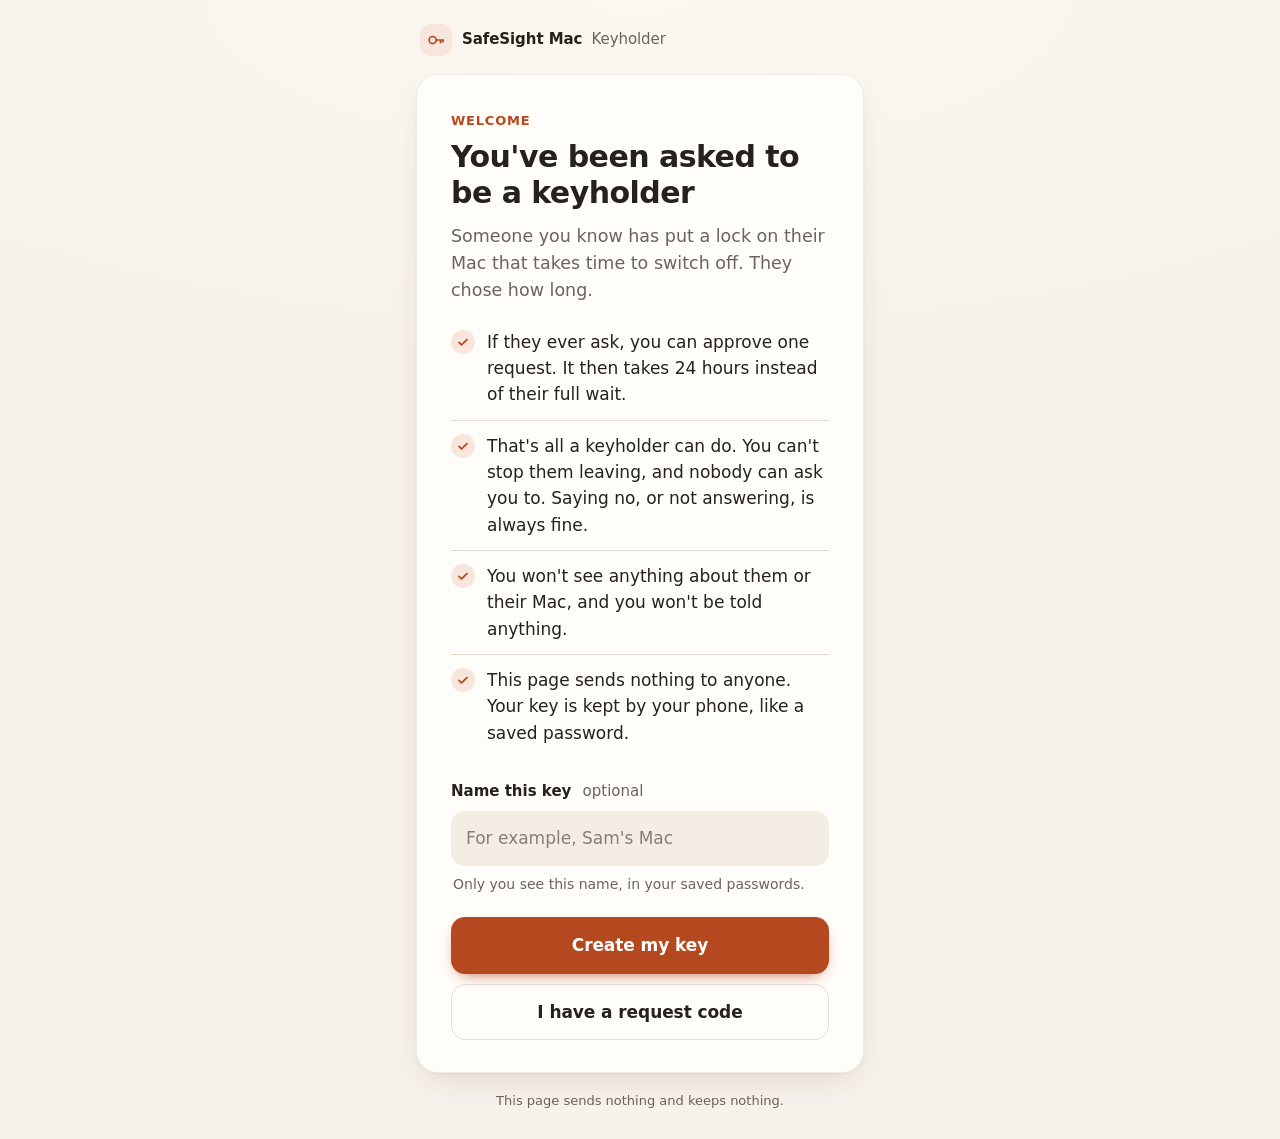
==== keyholder/index.html @ b5ee24ae "Add the keyholder page Co-Authored-By: Claude Opus 5.5 <noreply@anthropic.com> Signed-off-by: hilari" ====
<!-- SPDX-License-Identifier: Apache-2.0 -->
<!doctype html>
<html lang="en">
<head>
<meta charset="utf-8">
<meta http-equiv="Content-Security-Policy" content="default-src 'none'; script-src 'sha256-FQWKMMtXVjwEb0Oc0fho1evAoZF1s62zq4eaQACyOYQ=' 'sha256-ARIcjR84fOhDPu2ozuCP64PDu6+nD0VA5ERnxbMLlso='; style-src 'sha256-GmHpd4jAoxurl42aJYBtZPvInLBf9qQc9mBt78468hM='; img-src data:; connect-src 'none'; base-uri 'none'; form-action 'none'; require-trusted-types-for 'script'; trusted-types 'none'">
<meta name="referrer" content="no-referrer">
<meta name="viewport" content="width=device-width, initial-scale=1, viewport-fit=cover">
<meta name="color-scheme" content="light dark">
<meta name="theme-color" content="#f6f1ea" media="(prefers-color-scheme: light)">
<meta name="theme-color" content="#151311" media="(prefers-color-scheme: dark)">
<link rel="icon" href="data:,">
<title>SafeSight Mac keyholder</title>
<style>/* SPDX-License-Identifier: Apache-2.0 */
/* Calm, phone-first, one column. System fonts only; nothing is loaded from anywhere. */
:root {
  --bg: #f6f1ea;
  --bg-glow: #fbf7f1;
  --card: #fffdfa;
  --card-edge: rgba(73, 52, 33, 0.08);
  --shadow: 0 1px 2px rgba(73, 52, 33, 0.05), 0 12px 32px -12px rgba(73, 52, 33, 0.18);
  --text: #26211c;
  --muted: #6c635a;
  --line: #e4dcd1;
  --soft: #f4ede4;
  --accent: #b4491f;
  --accent-press: #9c3d18;
  --accent-text: #ffffff;
  --accent-soft: #f8e6dc;
  --tick: #b4491f;
  --error: #a3261b;
  --error-soft: #fbe9e6;
  --radius: 22px;
  --ease: cubic-bezier(0.2, 0.7, 0.2, 1);
  color-scheme: light dark;
}
@media (prefers-color-scheme: dark) {
  :root {
    --bg: #151311;
    --bg-glow: #1c1916;
    --card: #1f1c19;
    --card-edge: rgba(255, 240, 225, 0.07);
    --shadow: 0 1px 2px rgba(0, 0, 0, 0.3), 0 16px 40px -16px rgba(0, 0, 0, 0.6);
    --text: #f3eee8;
    --muted: #b3aaa0;
    --line: #3a342e;
    --soft: #27231f;
    --accent: #f0915f;
    --accent-press: #e07d4a;
    --accent-text: #1a0f0a;
    --accent-soft: #3a2519;
    --tick: #f0915f;
    --error: #ff9b8c;
    --error-soft: #3a1d19;
  }
}

* { box-sizing: border-box; }
html { -webkit-text-size-adjust: 100%; text-size-adjust: 100%; }
body {
  margin: 0;
  min-height: 100vh;
  min-height: 100dvh;
  background: radial-gradient(120% 60% at 50% 0%, var(--bg-glow), var(--bg) 70%) fixed, var(--bg);
  color: var(--text);
  font: 17px/1.55 -apple-system, "SF Pro Text", "SF Pro", system-ui, "Segoe UI", Roboto, "Helvetica Neue", Arial, sans-serif;
  -webkit-font-smoothing: antialiased;
}
main {
  max-width: 30rem;
  min-height: 100vh;
  min-height: 100dvh;
  margin: 0 auto;
  padding: max(20px, env(safe-area-inset-top)) 16px max(28px, env(safe-area-inset-bottom));
  display: flex;
  flex-direction: column;
  justify-content: center;
}

.brand { display: flex; align-items: center; gap: 10px; margin: 4px 4px 18px; color: var(--muted); font-size: 15px; }
.brand-mark {
  display: inline-grid; place-items: center;
  width: 32px; height: 32px; border-radius: 10px;
  background: var(--accent-soft); color: var(--accent);
}
.brand-mark svg { width: 20px; height: 20px; fill: none; stroke: currentColor; stroke-width: 2; stroke-linecap: round; }
.brand-name { font-weight: 600; color: var(--text); letter-spacing: -0.005em; }
.brand-role { font-weight: 500; color: var(--muted); margin-left: 4px; }

.card {
  background: var(--card);
  border: 1px solid var(--card-edge);
  border-radius: var(--radius);
  box-shadow: var(--shadow);
  padding: 28px 22px 24px;
  animation: enter 280ms var(--ease) both;
}
@keyframes enter {
  from { opacity: 0; transform: translateY(8px) scale(0.995); }
  to { opacity: 1; transform: none; }
}

.eyebrow {
  margin: 0 0 8px;
  font-size: 13px; font-weight: 600; letter-spacing: 0.06em; text-transform: uppercase;
  color: var(--accent);
}
h1 { font-size: 27px; line-height: 1.2; letter-spacing: -0.018em; font-weight: 700; margin: 0 0 12px; }
h1:focus { outline: none; }
p { margin: 0 0 14px; }
.lead { color: var(--muted); font-size: 17.5px; }
.lead strong { color: var(--text); }
.quiet, .hint { color: var(--muted); }
.ask { font-size: 20px; line-height: 1.4; font-weight: 600; letter-spacing: -0.01em; margin-bottom: 16px; }

.facts { list-style: none; margin: 20px 0 6px; padding: 0; }
.facts li { display: flex; gap: 12px; align-items: flex-start; padding: 12px 0; border-top: 1px solid var(--line); }
.facts li:first-child { border-top: 0; padding-top: 4px; }
.tick {
  flex: none; display: inline-grid; place-items: center;
  width: 24px; height: 24px; margin-top: 1px; border-radius: 50%;
  background: var(--accent-soft); color: var(--tick);
}
.tick svg { width: 16px; height: 16px; fill: none; stroke: currentColor; stroke-width: 2.2; stroke-linecap: round; stroke-linejoin: round; }

.panel, .next { background: var(--soft); border-radius: 16px; padding: 16px 16px 2px; margin: 0 0 16px; }

.field { margin: 22px 0 4px; }
label { display: block; font-weight: 600; font-size: 15px; margin: 0 0 8px; }
.optional { font-weight: 500; color: var(--muted); margin-left: 6px; }
.hint { font-size: 14px; margin: 8px 2px 0; }
input, textarea {
  width: 100%;
  font: inherit;
  color: var(--text);
  background: var(--soft);
  border: 1px solid transparent;
  border-radius: 14px;
  padding: 13px 14px;
  transition: border-color 160ms var(--ease), background-color 160ms var(--ease), box-shadow 160ms var(--ease);
}
input::placeholder, textarea::placeholder { color: var(--muted); opacity: 0.8; }
input:focus, textarea:focus { outline: none; border-color: var(--accent); background: var(--card); box-shadow: 0 0 0 4px var(--accent-soft); }
textarea.code {
  font: 13.5px/1.5 ui-monospace, "SF Mono", SFMono-Regular, Menlo, Consolas, monospace;
  word-break: break-all;
  resize: none;
}

.actions { display: flex; flex-direction: column; gap: 10px; margin: 22px 0 2px; }
button {
  -webkit-appearance: none; appearance: none;
  width: 100%; min-height: 52px; padding: 14px 20px;
  font: inherit; font-weight: 600; letter-spacing: -0.005em;
  border-radius: 14px; border: 1px solid transparent;
  cursor: pointer;
  -webkit-tap-highlight-color: transparent;
  transition: transform 120ms var(--ease), background-color 160ms var(--ease), border-color 160ms var(--ease), opacity 160ms var(--ease);
}
button:active { transform: scale(0.985); }
button:focus-visible { outline: 3px solid var(--accent); outline-offset: 3px; }
button.primary { background: var(--accent); color: var(--accent-text); box-shadow: 0 6px 16px -8px var(--accent); }
button.primary:active { background: var(--accent-press); }
button.secondary { background: transparent; color: var(--text); border-color: var(--line); }
button.ghost { width: auto; min-height: 40px; padding: 8px 14px; font-size: 15px; background: var(--card); color: var(--accent); border-color: var(--line); }
button:disabled { opacity: 0.5; cursor: default; transform: none; }

.qr {
  margin: 20px auto 16px; max-width: 18.5rem;
  padding: 10px; background: #ffffff; border-radius: 18px;
  border: 1px solid var(--line);
}
.qr svg { display: block; width: 100%; height: auto; border-radius: 10px; }
.code-box { position: relative; }
.code-box textarea { padding-bottom: 54px; }
.code-box button { position: absolute; right: 8px; bottom: 8px; }

.status { color: var(--muted); font-size: 14px; min-height: 1.5em; margin: 8px 2px 12px; }
.error {
  color: var(--error); background: var(--error-soft);
  border-radius: 14px; padding: 12px 14px; margin: 16px 0 0;
  font-size: 15px; font-weight: 500;
}

.foot { margin: 18px 4px 0; text-align: center; font-size: 13px; color: var(--muted); }

@media (min-width: 560px) {
  .card { padding: 36px 34px 30px; }
  h1 { font-size: 30px; }
}
@media (prefers-reduced-motion: reduce) {
  .card { animation: none; }
  * { transition: none !important; }
}
[hidden] { display: none !important; }
</style>
</head>
<body>
<main>

<header class="brand">
  <span class="brand-mark" aria-hidden="true"><svg viewBox="0 0 24 24"><circle cx="8" cy="12" r="4.25"/><path d="M12.25 12H20.5M17.5 12v3.25M20.5 12v2.25"/></svg></span>
  <span class="brand-name">SafeSight Mac <span class="brand-role">Keyholder</span></span>
</header>

<noscript>
  <section class="card">
    <p>This page needs JavaScript turned on to make and use your key. It still sends nothing to anyone.</p>
  </section>
</noscript>

<section id="screen-home" class="card">
  <p class="eyebrow">Welcome</p>
  <h1>You've been asked to be a keyholder</h1>
  <p class="lead">Someone you know has put a lock on their Mac that takes time to switch off. They chose how long.</p>
  <ul class="facts">
    <li><span class="tick" aria-hidden="true"><svg viewBox="0 0 20 20"><path d="M5 10.5l3.2 3.2L15 7"/></svg></span><span>If they ever ask, you can approve one request. It then takes 24 hours instead of their full wait.</span></li>
    <li><span class="tick" aria-hidden="true"><svg viewBox="0 0 20 20"><path d="M5 10.5l3.2 3.2L15 7"/></svg></span><span>That's all a keyholder can do. You can't stop them leaving, and nobody can ask you to. Saying no, or not answering, is always fine.</span></li>
    <li><span class="tick" aria-hidden="true"><svg viewBox="0 0 20 20"><path d="M5 10.5l3.2 3.2L15 7"/></svg></span><span>You won't see anything about them or their Mac, and you won't be told anything.</span></li>
    <li><span class="tick" aria-hidden="true"><svg viewBox="0 0 20 20"><path d="M5 10.5l3.2 3.2L15 7"/></svg></span><span>This page sends nothing to anyone. Your key is kept by your phone, like a saved password.</span></li>
  </ul>

  <div class="field">
    <label for="key-name">Name this key <span class="optional">optional</span></label>
    <input id="key-name" type="text" maxlength="64" autocomplete="off" autocapitalize="words" spellcheck="false" placeholder="For example, Sam's Mac">
    <p class="hint">Only you see this name, in your saved passwords.</p>
  </div>
  <div class="actions">
    <button id="create-key" class="primary" type="button">Create my key</button>
    <button id="go-paste" class="secondary" type="button">I have a request code</button>
  </div>
  <p id="home-error" class="error" role="alert" hidden></p>
</section>

<section id="screen-enrolled" class="card" hidden>
  <p class="eyebrow">Your key</p>
  <h1>Your key is ready</h1>
  <p class="lead">Show this code to their Mac. It reads the code with its camera, or they can paste the text.</p>
  <figure class="qr"><svg id="enrolled-qr" role="img" aria-label="QR code of your key's code" viewBox="0 0 29 29" shape-rendering="crispEdges"><rect id="enrolled-qr-bg" width="29" height="29" fill="#fff"/><path id="enrolled-qr-path" d="" fill="#000"/></svg></figure>
  <div class="code-box">
    <textarea id="enrolled-text" class="code" readonly rows="3" aria-label="Your key's code as text"></textarea>
    <button id="enrolled-copy" class="ghost" type="button">Copy</button>
  </div>
  <p id="enrolled-status" class="status" role="status"></p>
  <div class="next">
    <p>Next, they'll show you a test request. Scan it with your phone's camera, or paste it here.</p>
  </div>
  <div class="actions">
    <button id="enrolled-paste" class="primary" type="button">I have a request code</button>
  </div>
</section>

<section id="screen-paste" class="card" hidden>
  <p class="eyebrow">Request code</p>
  <h1>Read a request code</h1>
  <p class="lead">Scan their QR code with your phone's camera, or paste the code they sent you.</p>
  <div class="field">
    <label for="paste-text">Request code</label>
    <textarea id="paste-text" class="code" rows="5" autocomplete="off" autocapitalize="characters" spellcheck="false"></textarea>
  </div>
  <div class="actions">
    <button id="paste-read" class="primary" type="button">Read the code</button>
    <button id="paste-back" class="secondary" type="button">Back</button>
  </div>
  <p id="paste-error" class="error" role="alert" hidden></p>
</section>

<section id="screen-request" class="card" hidden>
  <p id="request-eyebrow" class="eyebrow">Request</p>
  <h1 id="request-title"></h1>
  <p id="request-ask" class="ask"></p>
  <div id="request-real" class="panel">
    <p>If you approve, it takes 24 hours instead of their full wait.</p>
    <p>You can't stop this. Without your approval they can still do it, after their full wait. You can only make it sooner.</p>
  </div>
  <p class="quiet">Saying no, or not answering, is fine. This is all you'll see, and you won't be told what happens next.</p>
  <div class="actions">
    <button id="request-approve" class="primary" type="button">Approve with my key</button>
    <button id="request-decline" class="secondary" type="button">Not now</button>
  </div>
  <p id="request-error" class="error" role="alert" hidden></p>
</section>

<section id="screen-approved" class="card" hidden>
  <p class="eyebrow">Done on your side</p>
  <h1 id="approved-title">Approved</h1>
  <p class="lead">Give this code back to <strong id="approved-label"></strong>. Their Mac reads it with its camera, or they can paste the text.</p>
  <figure class="qr"><svg id="approved-qr" role="img" aria-label="QR code of your approval" viewBox="0 0 29 29" shape-rendering="crispEdges"><rect id="approved-qr-bg" width="29" height="29" fill="#fff"/><path id="approved-qr-path" d="" fill="#000"/></svg></figure>
  <div class="code-box">
    <textarea id="approved-text" class="code" readonly rows="4" aria-label="Your approval as text"></textarea>
    <button id="approved-copy" class="ghost" type="button">Copy</button>
  </div>
  <p id="approved-status" class="status" role="status"></p>
  <div class="next">
    <p id="approved-real">That's everything. You can close this page.</p>
    <p id="approved-test" hidden>When their Mac says the test passed, you're done. You won't hear from SafeSight Mac again unless they ask you.</p>
  </div>
  <div class="actions">
    <button id="approved-done" class="secondary" type="button">Done</button>
  </div>
</section>

<section id="screen-declined" class="card" hidden>
  <p class="eyebrow">Not now</p>
  <h1>Nothing was approved</h1>
  <p class="lead">That's fine. Nothing was sent and nothing changed. You can close this page.</p>
  <div class="actions">
    <button id="declined-home" class="secondary" type="button">Back to the start</button>
  </div>
</section>

<section id="screen-stopped" class="card" hidden>
  <p class="eyebrow">Keyholder</p>
  <h1 id="stopped-title"></h1>
  <p id="stopped-text" class="lead"></p>
</section>

<footer class="foot">This page sends nothing and keeps nothing.</footer>

</main>
<script>// SPDX-License-Identifier: Apache-2.0
// The keyholder page's core: reading and writing the three codes (enrolment record, request code,
// approval code), the passkey options, the checks made before a code is shown, and a small QR
// encoder. Plain functions with no access to the page, so the tests load this file as it is.
// build.mjs inlines it into index.html byte for byte. Register: section 8a, SD-155, SD-194 to
// SD-196; chapter 03 section 8; chapter 09 section 14.
'use strict';

const KeyholderCore = (() => {
  // ---------------------------------------------------------------------------------------------
  // Constants
  // ---------------------------------------------------------------------------------------------

  const FORMAT_VERSION = 1;

  // OPEN: the envelope sizes. Register 8a says every record starts with magic, record type,
  // format version and length, and ends with a checksum, but gives no sizes. Here: magic "SM"
  // (2 bytes), type (1), version (1), body length (2, big-endian), body, CRC-32 (4, big-endian)
  // over everything before it. The envelope stays the same in every format version.
  const MAGIC = [0x53, 0x4d];
  const TYPE = Object.freeze({ ENROLMENT: 1, REQUEST: 2, APPROVAL: 3 });
  const TYPE_NAMES = Object.freeze({ 1: 'enrolment', 2: 'request', 3: 'approval' });

  // OPEN: kind codes. The register lists exit, lower wait, loosen setting and admin batch; it
  // names no kind for the test approval at enrolment (SD-195), so the test gets kind 0.
  const KIND = Object.freeze({ TEST: 0, EXIT: 1, LOWER_WAIT: 2, LOOSEN_SETTING: 3, ADMIN_BATCH: 4 });
  const KIND_NAMES = Object.freeze(['test', 'exit', 'lower-wait', 'loosen-setting', 'admin-batch']);

  // OPEN: field sizes. The page's codes are carried forms with hard caps; the app pads them into
  // the keeper's fixed layouts (register 8a: "converted by the app to the fixed layout").
  const LIMITS = Object.freeze({
    text: 4096, // characters accepted in a pasted or linked code, separators included
    body: 2048, // bytes in a record body
    requestId: 16, // OPEN: the register gives no size for a request or batch ID
    challenge: 32, // chapter 03 section 8: 32 random bytes
    labelBytes: 32, // OPEN: "a short label"; UTF-8 bytes
    batchItems: 16, // OPEN: no batch size is in the register
    itemHash: 32, // SHA-256
    credentialId: 128, // OPEN: the keeper pins a fixed-size, zero-padded field
    publicKey: 65, // P-256, uncompressed (chapter 03 section 8)
    authenticatorData: 37, // chapter 03 section 8: the fixed first 37 bytes
    clientData: 1024, // OPEN: the keeper's fixed-size padded field
    signatureMin: 8,
    signatureMax: 72, // DER form of an ES256 signature
  });

  // OPEN (SQ-11): the pinned page origin is not chosen yet. While it is empty the page works on
  // whatever origin serves it. Once set, the page refuses to make or use keys anywhere else.
  const PINNED_ORIGIN = '';

  const FLAG_UP = 0x01; // user present
  const FLAG_UV = 0x04; // user verified
  const FLAG_AT = 0x40; // attested credential data included
  const FLAG_ED = 0x80; // extension data included

  // ---------------------------------------------------------------------------------------------
  // Errors
  // ---------------------------------------------------------------------------------------------

  // reason is one of: empty, too-long, characters, damaged, wrong-type, version, malformed,
  // passkey. detail is for people debugging, never shown as the main message.
  class CodeError extends Error {
    constructor(reason, detail) {
      super(detail ? `${reason}: ${detail}` : reason);
      this.name = 'CodeError';
      this.reason = reason;
      this.detail = detail || '';
    }
  }
  function fail(reason, detail) {
    throw new CodeError(reason, detail);
  }

  // ---------------------------------------------------------------------------------------------
  // Bytes
  // ---------------------------------------------------------------------------------------------

  function bytesOf(value, what) {
    if (value instanceof Uint8Array) return value;
    if (value instanceof ArrayBuffer) return new Uint8Array(value);
    if (ArrayBuffer.isView(value)) return new Uint8Array(value.buffer, value.byteOffset, value.byteLength);
    return fail('malformed', `${what} is not bytes`);
  }
  function concat(parts) {
    let total = 0;
    for (const p of parts) total += p.length;
    const out = new Uint8Array(total);
    let at = 0;
    for (const p of parts) {
      out.set(p, at);
      at += p.length;
    }
    return out;
  }
  function equalBytes(a, b) {
    if (a.length !== b.length) return false;
    let diff = 0;
    for (let i = 0; i < a.length; i++) diff |= a[i] ^ b[i];
    return diff === 0;
  }
  function toHex(bytes) {
    let s = '';
    for (const b of bytes) s += b.toString(16).padStart(2, '0');
    return s;
  }
  function utf8Encode(text) {
    return new TextEncoder().encode(text);
  }
  function utf8Decode(bytes) {
    try {
      return new TextDecoder('utf-8', { fatal: true, ignoreBOM: true }).decode(bytes);
    } catch (e) {
      return fail('malformed', 'text is not UTF-8');
    }
  }
  async function sha256(bytes) {
    return new Uint8Array(await globalThis.crypto.subtle.digest('SHA-256', bytes));
  }

  // CRC-32 as in zlib and PNG (reflected, polynomial 0xEDB88320).
  const CRC_TABLE = (() => {
    const table = new Uint32Array(256);
    for (let n = 0; n < 256; n++) {
      let c = n;
      for (let k = 0; k < 8; k++) c = c & 1 ? 0xedb88320 ^ (c >>> 1) : c >>> 1;
      table[n] = c >>> 0;
    }
    return table;
  })();
  function crc32(bytes) {
    let c = 0xffffffff;
    for (const b of bytes) c = CRC_TABLE[(c ^ b) & 0xff] ^ (c >>> 8);
    return (c ^ 0xffffffff) >>> 0;
  }

  // ---------------------------------------------------------------------------------------------
  // Text form
  // ---------------------------------------------------------------------------------------------

  // OPEN: the alphabet. Chapter 09 says "a base-32 alphabet with a checksum". Here: RFC 4648
  // base32, upper case, no padding. Every character is in the QR code's alphanumeric set. When
  // reading, case is ignored and spaces, line breaks and hyphens are skipped; anything else is
  // refused, as are unused trailing bits that are not zero, so each code has one spelling.
  const B32 = 'ABCDEFGHIJKLMNOPQRSTUVWXYZ234567';

  function base32Encode(bytes) {
    let out = '';
    let acc = 0;
    let bits = 0;
    for (const b of bytes) {
      acc = ((acc << 8) | b) & 0xfff;
      bits += 8;
      while (bits >= 5) {
        bits -= 5;
        out += B32[(acc >>> bits) & 31];
      }
    }
    if (bits > 0) out += B32[(acc << (5 - bits)) & 31];
    return out;
  }

  function base32Decode(text) {
    if (typeof text !== 'string') fail('empty');
    if (text.length > LIMITS.text) fail('too-long');
    if (/[^A-Za-z2-7\s-]/.test(text)) fail('characters');
    const clean = text.replace(/[\s-]+/g, '').toUpperCase();
    if (!clean) fail('empty');
    const out = new Uint8Array(Math.floor((clean.length * 5) / 8));
    let acc = 0;
    let bits = 0;
    let n = 0;
    for (let i = 0; i < clean.length; i++) {
      acc = ((acc << 5) | B32.indexOf(clean[i])) & 0xfff;
      bits += 5;
      if (bits >= 8) {
        bits -= 8;
        out[n++] = (acc >>> bits) & 0xff;
      }
    }
    if (bits >= 5 || (acc & ((1 << bits) - 1)) !== 0) fail('characters', 'the code ends wrongly');
    return out;
  }

  function base64url(bytes) {
    const abc = 'ABCDEFGHIJKLMNOPQRSTUVWXYZabcdefghijklmnopqrstuvwxyz0123456789-_';
    let out = '';
    let i = 0;
    for (; i + 2 < bytes.length; i += 3) {
      const v = (bytes[i] << 16) | (bytes[i + 1] << 8) | bytes[i + 2];
      out += abc[v >>> 18] + abc[(v >>> 12) & 63] + abc[(v >>> 6) & 63] + abc[v & 63];
    }
    if (i < bytes.length) {
      const v = (bytes[i] << 16) | ((i + 1 < bytes.length ? bytes[i + 1] : 0) << 8);
      out += abc[v >>> 18] + abc[(v >>> 12) & 63];
      if (i + 1 < bytes.length) out += abc[(v >>> 6) & 63];
    }
    return out;
  }

  // A request code may arrive as the whole page address (from the owner's QR code) or as the
  // code alone. Only the part after "#" is ever read (SD-195: the host never receives it).
  function extractCode(input) {
    const text = String(input == null ? '' : input).trim();
    const hash = text.lastIndexOf('#');
    return hash >= 0 ? text.slice(hash + 1) : text;
  }

  // ---------------------------------------------------------------------------------------------
  // The envelope
  // ---------------------------------------------------------------------------------------------

  function encodeRecord(type, body) {
    if (body.length > LIMITS.body) fail('malformed', 'body too long');
    const out = new Uint8Array(6 + body.length + 4);
    out[0] = MAGIC[0];
    out[1] = MAGIC[1];
    out[2] = type;
    out[3] = FORMAT_VERSION;
    out[4] = body.length >>> 8;
    out[5] = body.length & 0xff;
    out.set(body, 6);
    const c = crc32(out.subarray(0, 6 + body.length));
    out[6 + body.length] = c >>> 24;
    out[7 + body.length] = (c >>> 16) & 0xff;
    out[8 + body.length] = (c >>> 8) & 0xff;
    out[9 + body.length] = c & 0xff;
    return out;
  }

  // Checks run in this order: magic, length, checksum, type, version. A damaged code is reported
  // as damaged before anything inside it is believed.
  function decodeRecord(bytes, type) {
    if (bytes.length < 10 || bytes[0] !== MAGIC[0] || bytes[1] !== MAGIC[1]) fail('damaged', 'not a keyholder code');
    const len = (bytes[4] << 8) | bytes[5];
    if (len > LIMITS.body) fail('damaged', 'length field too large');
    if (bytes.length !== 10 + len) fail('damaged', 'length does not match');
    const stored = ((bytes[6 + len] << 24) | (bytes[7 + len] << 16) | (bytes[8 + len] << 8) | bytes[9 + len]) >>> 0;
    if (stored !== crc32(bytes.subarray(0, 6 + len))) fail('damaged', 'checksum does not match');
    if (bytes[2] !== type) fail('wrong-type', TYPE_NAMES[bytes[2]] || 'unknown');
    if (bytes[3] !== FORMAT_VERSION) fail('version', `format version ${bytes[3]}`);
    return bytes.slice(6, 6 + len);
  }

  function reader(body) {
    let pos = 0;
    const r = {
      take(n, what) {
        if (pos + n > body.length) fail('malformed', `${what} cut short`);
        const v = body.slice(pos, pos + n);
        pos += n;
        return v;
      },
      u8(what) {
        return r.take(1, what)[0];
      },
      u16(what) {
        const b = r.take(2, what);
        return (b[0] << 8) | b[1];
      },
      end() {
        if (pos !== body.length) fail('malformed', 'extra bytes at the end');
      },
    };
    return r;
  }

  function fixed(value, size, what) {
    const b = bytesOf(value, what);
    if (b.length !== size) fail('malformed', `${what} must be ${size} bytes`);
    return b;
  }

  // ---------------------------------------------------------------------------------------------
  // The Mac label
  // ---------------------------------------------------------------------------------------------

  // OPEN: the label rule. 1 to 32 bytes of UTF-8, no leading or trailing space, and none of:
  // control characters, line or paragraph separators, zero-width characters, the byte order mark,
  // or the characters that change text direction. The app should apply the same rule when the
  // owner types the label, so a label can never make the page show something misleading.
  const LABEL_REFUSED = /[\p{Cc}\p{Zl}\p{Zp}­؜᠎​-‏‪-‮⁠-⁯﻿]/u;

  function checkLabel(label) {
    if (typeof label !== 'string') fail('malformed', 'label is not text');
    const n = utf8Encode(label).length;
    if (n < 1 || n > LIMITS.labelBytes) fail('malformed', 'label length');
    if (label.trim() !== label || label.trim() === '') fail('malformed', 'label spacing');
    if (LABEL_REFUSED.test(label)) fail('malformed', 'label has a refused character');
    return label;
  }

  // ---------------------------------------------------------------------------------------------
  // P-256 and signatures
  // ---------------------------------------------------------------------------------------------

  const P256_P = 0xffffffff00000001000000000000000000000000ffffffffffffffffffffffffn;
  const P256_B = 0x5ac635d8aa3a93e7b3ebbd55769886bc651d06b0cc53b0f63bce3c3e27d2604bn;
  const P256_N = 0xffffffff00000000ffffffffffffffffbce6faada7179e84f3b9cac2fc632551n;

  function bigFrom(bytes) {
    let v = 0n;
    for (const b of bytes) v = (v << 8n) | BigInt(b);
    return v;
  }

  // An uncompressed P-256 point: 0x04, then X and Y, each 32 bytes, on the curve.
  function checkPublicKey(key) {
    const k = fixed(key, LIMITS.publicKey, 'public key');
    if (k[0] !== 0x04) fail('malformed', 'public key is not uncompressed');
    const x = bigFrom(k.subarray(1, 33));
    const y = bigFrom(k.subarray(33, 65));
    if (x >= P256_P || y >= P256_P) fail('malformed', 'public key out of range');
    const p = P256_P;
    const lhs = (y * y) % p;
    const rhs = (((x * x) % p) * x - 3n * x + P256_B) % p;
    if (lhs !== (rhs + p) % p) fail('malformed', 'public key is not on the curve');
    return k;
  }

  // Strict DER: SEQUENCE { INTEGER r, INTEGER s }, minimal lengths, both in 1..n-1.
  // Returns the fixed 64-byte form (r then s). The page carries the DER bytes as the passkey made
  // them; the app converts (chapter 03 section 8). This function checks the form either way.
  function derToRawSignature(der) {
    const d = bytesOf(der, 'signature');
    if (d.length < LIMITS.signatureMin || d.length > LIMITS.signatureMax) fail('malformed', 'signature length');
    if (d[0] !== 0x30 || d[1] !== d.length - 2) fail('malformed', 'signature is not a DER sequence');
    let pos = 2;
    const out = new Uint8Array(64);
    for (let part = 0; part < 2; part++) {
      if (pos + 2 > d.length || d[pos] !== 0x02) fail('malformed', 'signature integer missing');
      const len = d[pos + 1];
      pos += 2;
      if (len < 1 || len > 33 || pos + len > d.length) fail('malformed', 'signature integer length');
      let v = d.subarray(pos, pos + len);
      pos += len;
      if (v[0] & 0x80) fail('malformed', 'signature integer is negative');
      if (v.length > 1 && v[0] === 0 && !(v[1] & 0x80)) fail('malformed', 'signature integer not minimal');
      if (v[0] === 0 && v.length > 1) v = v.subarray(1);
      if (v.length > 32) fail('malformed', 'signature integer too large');
      const n = bigFrom(v);
      if (n === 0n || n >= P256_N) fail('malformed', 'signature integer out of range');
      out.set(v, part * 32 + (32 - v.length));
    }
    if (pos !== d.length) fail('malformed', 'signature has extra bytes');
    return out;
  }

  // The SPKI form returned by getPublicKey() for a P-256 key: a fixed 26-byte head, then the point.
  const SPKI_P256_HEAD = [
    0x30, 0x59, 0x30, 0x13, 0x06, 0x07, 0x2a, 0x86, 0x48, 0xce, 0x3d, 0x02, 0x01, 0x06, 0x08, 0x2a,
    0x86, 0x48, 0xce, 0x3d, 0x03, 0x01, 0x07, 0x03, 0x42, 0x00,
  ];
  function spkiToRawP256(spki) {
    const s = bytesOf(spki, 'public key');
    if (s.length !== SPKI_P256_HEAD.length + 65) fail('passkey', 'public key is not P-256');
    for (let i = 0; i < SPKI_P256_HEAD.length; i++) if (s[i] !== SPKI_P256_HEAD[i]) fail('passkey', 'public key is not P-256');
    return checkPublicKey(s.slice(SPKI_P256_HEAD.length));
  }

  // ---------------------------------------------------------------------------------------------
  // A small CBOR reader, enough for a passkey's attestation object and its COSE key
  // ---------------------------------------------------------------------------------------------

  function cborRead(bytes, start, depth) {
    if (depth > 8) fail('passkey', 'CBOR nested too deeply');
    let pos = start;
    const need = n => {
      if (pos + n > bytes.length) fail('passkey', 'CBOR cut short');
    };
    need(1);
    const head = bytes[pos++];
    const major = head >>> 5;
    const info = head & 31;
    let arg;
    if (info < 24) arg = info;
    else if (info === 24) {
      need(1);
      arg = bytes[pos++];
    } else if (info === 25) {
      need(2);
      arg = (bytes[pos] << 8) | bytes[pos + 1];
      pos += 2;
    } else if (info === 26) {
      need(4);
      arg = ((bytes[pos] << 24) | (bytes[pos + 1] << 16) | (bytes[pos + 2] << 8) | bytes[pos + 3]) >>> 0;
      pos += 4;
    } else fail('passkey', 'CBOR length form not supported');
    switch (major) {
      case 0:
        return { value: arg, end: pos };
      case 1:
        return { value: -1 - arg, end: pos };
      case 2:
        need(arg);
        return { value: bytes.slice(pos, pos + arg), end: pos + arg };
      case 3:
        need(arg);
        return { value: utf8Decode(bytes.subarray(pos, pos + arg)), end: pos + arg };
      case 4: {
        if (arg > 64) fail('passkey', 'CBOR array too long');
        const list = [];
        for (let i = 0; i < arg; i++) {
          const item = cborRead(bytes, pos, depth + 1);
          list.push(item.value);
          pos = item.end;
        }
        return { value: list, end: pos };
      }
      case 5: {
        if (arg > 64) fail('passkey', 'CBOR map too long');
        const map = new Map();
        for (let i = 0; i < arg; i++) {
          const k = cborRead(bytes, pos, depth + 1);
          const v = cborRead(bytes, k.end, depth + 1);
          if (typeof k.value !== 'number' && typeof k.value !== 'string') fail('passkey', 'CBOR map key type');
          if (map.has(k.value)) fail('passkey', 'CBOR map key repeated');
          map.set(k.value, v.value);
          pos = v.end;
        }
        return { value: map, end: pos };
      }
      case 7:
        if (info === 20) return { value: false, end: pos };
        if (info === 21) return { value: true, end: pos };
        if (info === 22) return { value: null, end: pos };
        return fail('passkey', 'CBOR simple value not supported');
      default:
        return fail('passkey', 'CBOR type not supported');
    }
  }

  // The authenticator data a passkey returns: rpIdHash (32), flags (1), counter (4), and, when the
  // AT flag is set, AAGUID (16), credential ID length (2), credential ID and the COSE public key.
  function parseAuthenticatorData(data) {
    const a = bytesOf(data, 'authenticator data');
    if (a.length < 37) fail('passkey', 'authenticator data too short');
    const out = {
      rpIdHash: a.slice(0, 32),
      flags: a[32],
      signCount: ((a[33] << 24) | (a[34] << 16) | (a[35] << 8) | a[36]) >>> 0,
      length: a.length,
    };
    if (out.flags & FLAG_AT) {
      if (a.length < 55) fail('passkey', 'attested data too short');
      const idLen = (a[53] << 8) | a[54];
      if (55 + idLen > a.length) fail('passkey', 'credential ID cut short');
      out.credentialId = a.slice(55, 55 + idLen);
      const key = cborRead(a, 55 + idLen, 0);
      out.credentialPublicKey = key.value;
      out.attestedEnd = key.end;
    }
    return out;
  }

  // COSE_Key for ES256: kty 2 (EC2), alg -7 (ES256), crv 1 (P-256), x (-2) and y (-3).
  function coseToRawP256(cose) {
    if (!(cose instanceof Map)) fail('passkey', 'public key is not a COSE key');
    if (cose.get(1) !== 2 || cose.get(3) !== -7 || cose.get(-1) !== 1) fail('passkey', 'the key is not ES256');
    const x = cose.get(-2);
    const y = cose.get(-3);
    if (!(x instanceof Uint8Array) || !(y instanceof Uint8Array) || x.length !== 32 || y.length !== 32) fail('passkey', 'public key coordinates');
    return checkPublicKey(concat([new Uint8Array([0x04]), x, y]));
  }

  // ---------------------------------------------------------------------------------------------
  // Enrolment record (register 8a: format version; credential ID; public key)
  // Body: credential ID length (1) | credential ID (1..128) | public key (65)
  // ---------------------------------------------------------------------------------------------

  function encodeEnrolmentCode(fields) {
    const id = bytesOf(fields.credentialId, 'credential ID');
    if (id.length < 1 || id.length > LIMITS.credentialId) fail('malformed', 'credential ID length');
    const key = checkPublicKey(fields.publicKey);
    return base32Encode(encodeRecord(TYPE.ENROLMENT, concat([new Uint8Array([id.length]), id, key])));
  }

  function decodeEnrolmentCode(text) {
    const r = reader(decodeRecord(base32Decode(text), TYPE.ENROLMENT));
    const idLen = r.u8('credential ID length');
    if (idLen < 1 || idLen > LIMITS.credentialId) fail('malformed', 'credential ID length');
    const credentialId = r.take(idLen, 'credential ID');
    const publicKey = checkPublicKey(r.take(LIMITS.publicKey, 'public key'));
    r.end();
    return { version: FORMAT_VERSION, credentialId, publicKey };
  }

  // ---------------------------------------------------------------------------------------------
  // Request code (register 8a: format version; request or batch ID; Mac label; kind; a random
  // challenge bound to this request; for a batch, the item hashes). Made by the keeper.
  // Body: kind (1) | request ID (16) | challenge (32) | label length (1) | label (1..32)
  //       | item count (1) | item hashes (32 each; 1..16 for a batch, none otherwise)
  // OPEN: the code always carries the challenge, even for a batch, and the page signs it as given.
  // The page does not re-derive a batch's challenge from its ID and items; that rule is the
  // keeper's and is not yet written down. The item hashes are carried as the register says.
  // ---------------------------------------------------------------------------------------------

  function checkItems(kind, items) {
    if (kind === KIND.ADMIN_BATCH) {
      if (items.length < 1 || items.length > LIMITS.batchItems) fail('malformed', 'batch item count');
    } else if (items.length !== 0) fail('malformed', 'only a batch carries items');
  }

  function encodeRequestCode(fields) {
    const kind = fields.kind;
    if (!Number.isInteger(kind) || kind < 0 || kind >= KIND_NAMES.length) fail('malformed', 'unknown kind');
    const requestId = fixed(fields.requestId, LIMITS.requestId, 'request ID');
    const challenge = fixed(fields.challenge, LIMITS.challenge, 'challenge');
    const label = utf8Encode(checkLabel(fields.label));
    const items = (fields.items || []).map(h => fixed(h, LIMITS.itemHash, 'item hash'));
    checkItems(kind, items);
    const body = concat([
      new Uint8Array([kind]),
      requestId,
      challenge,
      new Uint8Array([label.length]),
      label,
      new Uint8Array([items.length]),
      ...items,
    ]);
    return base32Encode(encodeRecord(TYPE.REQUEST, body));
  }

  function decodeRequestCode(text) {
    const r = reader(decodeRecord(base32Decode(text), TYPE.REQUEST));
    const kind = r.u8('kind');
    if (kind >= KIND_NAMES.length) fail('malformed', 'unknown kind');
    const requestId = r.take(LIMITS.requestId, 'request ID');
    const challenge = r.take(LIMITS.challenge, 'challenge');
    const labelLen = r.u8('label length');
    if (labelLen < 1 || labelLen > LIMITS.labelBytes) fail('malformed', 'label length');
    const label = checkLabel(utf8Decode(r.take(labelLen, 'label')));
    const count = r.u8('item count');
    const items = [];
    for (let i = 0; i < count; i++) items.push(r.take(LIMITS.itemHash, 'item hash'));
    checkItems(kind, items);
    r.end();
    return { version: FORMAT_VERSION, kind, kindName: KIND_NAMES[kind], requestId, challenge, label, items };
  }

  // ---------------------------------------------------------------------------------------------
  // Approval code (register 8a: format version; request or batch ID; authenticator data; the
  // client-data bytes; ES256 signature). Made by the page.
  // Body: request ID (16) | authenticator data (37) | client data length (2) | client data
  //       | signature length (1) | signature (DER, 8..72)
  // ---------------------------------------------------------------------------------------------

  function checkAssertionFlags(authenticatorData) {
    const a = bytesOf(authenticatorData, 'authenticator data');
    if (a.length !== LIMITS.authenticatorData) fail('malformed', 'authenticator data must be 37 bytes');
    const flags = a[32];
    if (!(flags & FLAG_UP)) fail('malformed', 'user-present flag missing');
    if (!(flags & FLAG_UV)) fail('malformed', 'user-verified flag missing');
    if (flags & (FLAG_AT | FLAG_ED)) fail('malformed', 'unexpected attested or extension data');
    return a;
  }

  function encodeApprovalCode(fields) {
    const requestId = fixed(fields.requestId, LIMITS.requestId, 'request ID');
    const authenticatorData = checkAssertionFlags(fields.authenticatorData);
    const clientData = bytesOf(fields.clientData, 'client data');
    if (clientData.length < 1 || clientData.length > LIMITS.clientData) fail('malformed', 'client data length');
    const signature = bytesOf(fields.signature, 'signature');
    derToRawSignature(signature);
    const body = concat([
      requestId,
      authenticatorData,
      new Uint8Array([clientData.length >>> 8, clientData.length & 0xff]),
      clientData,
      new Uint8Array([signature.length]),
      signature,
    ]);
    return base32Encode(encodeRecord(TYPE.APPROVAL, body));
  }

  function decodeApprovalCode(text) {
    const r = reader(decodeRecord(base32Decode(text), TYPE.APPROVAL));
    const requestId = r.take(LIMITS.requestId, 'request ID');
    const authenticatorData = checkAssertionFlags(r.take(LIMITS.authenticatorData, 'authenticator data'));
    const cdLen = r.u16('client data length');
    if (cdLen < 1 || cdLen > LIMITS.clientData) fail('malformed', 'client data length');
    const clientData = r.take(cdLen, 'client data');
    const sigLen = r.u8('signature length');
    const signature = r.take(sigLen, 'signature');
    derToRawSignature(signature);
    r.end();
    return { version: FORMAT_VERSION, requestId, authenticatorData, clientData, signature };
  }

  // ---------------------------------------------------------------------------------------------
  // Passkey options and the checks made before a code is shown
  // ---------------------------------------------------------------------------------------------

  const TIMEOUT_MS = 300000;

  // navigator.credentials.create: ES256 only, user verification required, attestation "none",
  // a discoverable credential (chapter 09 section 14; chapter 07 section 7.13).
  // OPEN: the user handle is 16 random bytes made fresh for each key, not one fixed handle: a
  // phone keeps one passkey per site and handle, so a fixed handle would let a second enrolment
  // (for a second owner, or a fresh start) silently replace the first key.
  function createOptions({ rpId, userId, challenge, keyName }) {
    const name = String(keyName || '').trim().slice(0, 64) || 'SafeSight Mac keyholder';
    return {
      rp: { id: rpId, name: 'SafeSight Mac keyholder' },
      user: { id: fixed(userId, 16, 'user handle'), name, displayName: name },
      challenge: fixed(challenge, 32, 'challenge'),
      pubKeyCredParams: [{ type: 'public-key', alg: -7 }],
      authenticatorSelection: { residentKey: 'required', requireResidentKey: true, userVerification: 'required' },
      attestation: 'none',
      excludeCredentials: [],
      timeout: TIMEOUT_MS,
    };
  }

  // navigator.credentials.get: the challenge is the request code's 32 bytes exactly as carried,
  // with no hashing or wrapping (chapter 03 section 8).
  // OPEN: chapter 09 says allowCredentials holds the one credential ID, but the request code
  // carries none and the page keeps nothing, so the list is empty and the phone offers its
  // keyholder keys for this site. Picking the wrong key gives an approval the keeper refuses.
  function getOptions({ rpId, challenge }) {
    return {
      rpId,
      challenge: new Uint8Array(fixed(challenge, LIMITS.challenge, 'challenge')),
      allowCredentials: [],
      userVerification: 'required',
      timeout: TIMEOUT_MS,
    };
  }

  // The fixed prefix the keeper compares (chapter 03 section 8, step 5): the fixed opening of a
  // passkey sign-in assertion, the challenge in its text form (base64url, no padding), and the
  // page origin, up to and including the quote that closes the origin.
  // OPEN: whether the keeper's prefix should also hold ',"crossOrigin":false'. Older browsers
  // leave that member out, so the prefix stops after the origin. The page refuses to run inside a
  // frame instead, since a policy set in a meta tag cannot forbid framing.
  function clientDataPrefix(challenge, origin) {
    const c = base64url(fixed(challenge, LIMITS.challenge, 'challenge'));
    return `{"type":"webauthn.get","challenge":"${c}","origin":"${origin}"`;
  }

  function startsWith(bytes, prefix) {
    const p = utf8Encode(prefix);
    return bytes.length >= p.length && equalBytes(bytes.subarray(0, p.length), p);
  }

  // From navigator.credentials.create's result to the enrolment code. Checks that the key is
  // ES256, made for this site, with the user verified, and that the credential ID matches.
  async function enrolmentFromCreate({ rawId, attestationObject, clientDataJSON, spki, rpId }) {
    let att;
    try {
      att = cborRead(bytesOf(attestationObject, 'attestation object'), 0, 0).value;
    } catch (e) {
      return fail('passkey', 'attestation object could not be read');
    }
    if (!(att instanceof Map) || !(att.get('authData') instanceof Uint8Array)) fail('passkey', 'attestation object has no authenticator data');
    const ad = parseAuthenticatorData(att.get('authData'));
    if (!equalBytes(ad.rpIdHash, await sha256(utf8Encode(rpId)))) fail('passkey', 'key made for another site');
    if (!(ad.flags & FLAG_UP) || !(ad.flags & FLAG_UV)) fail('passkey', 'user not verified');
    if (!ad.credentialId) fail('passkey', 'no credential data');
    const id = bytesOf(rawId, 'credential ID');
    if (!equalBytes(ad.credentialId, id)) fail('passkey', 'credential ID mismatch');
    if (id.length < 1 || id.length > LIMITS.credentialId) fail('passkey', `credential ID is ${id.length} bytes`);
    const publicKey = coseToRawP256(ad.credentialPublicKey);
    if (spki) {
      if (!equalBytes(spkiToRawP256(spki), publicKey)) fail('passkey', 'the two forms of the public key differ');
    }
    if (clientDataJSON) {
      let cd;
      try {
        cd = JSON.parse(utf8Decode(bytesOf(clientDataJSON, 'client data')));
      } catch (e) {
        return fail('passkey', 'client data could not be read');
      }
      if (!cd || cd.type !== 'webauthn.create') fail('passkey', 'client data type');
    }
    return { credentialId: id, publicKey, code: encodeEnrolmentCode({ credentialId: id, publicKey }) };
  }

  // From navigator.credentials.get's result to the approval code. Runs the checks the keeper
  // will run that need no pinned key (chapter 03 section 8, steps 3 to 5), so the keyholder is
  // told at once if their phone signs in a form the Mac cannot accept.
  async function approvalFromGet({ authenticatorData, clientDataJSON, signature, request, origin, rpId }) {
    const a = bytesOf(authenticatorData, 'authenticator data');
    if (a.length !== LIMITS.authenticatorData) fail('passkey', `authenticator data is ${a.length} bytes, not 37`);
    if (!equalBytes(a.subarray(0, 32), await sha256(utf8Encode(rpId)))) fail('passkey', 'signed for another site');
    if (!(a[32] & FLAG_UP) || !(a[32] & FLAG_UV)) fail('passkey', 'user not verified');
    const cd = bytesOf(clientDataJSON, 'client data');
    if (!startsWith(cd, clientDataPrefix(request.challenge, origin))) fail('passkey', 'client data does not start as the Mac expects');
    try {
      return encodeApprovalCode({ requestId: request.requestId, authenticatorData: a, clientData: cd, signature });
    } catch (e) {
      return fail('passkey', e.detail || e.message);
    }
  }

  // What the keyholder is asked, in plain words (SD-196: request ID, Mac label, what is asked).
  function askText(request) {
    switch (request.kind) {
      case KIND.TEST:
        return 'This just checks that your key works with their Mac. Approving it changes nothing.';
      case KIND.EXIT:
        return "They're asking to switch off the lock on their Mac.";
      case KIND.LOWER_WAIT:
        return "They're asking to make their wait shorter.";
      case KIND.LOOSEN_SETTING:
        return "They're asking to relax one of the lock's settings.";
      case KIND.ADMIN_BATCH:
        return request.items.length === 1
          ? "They're asking to make an admin change on their Mac."
          : `They're asking to make ${request.items.length} admin changes on their Mac.`;
      default:
        return fail('malformed', 'unknown kind');
    }
  }

  // ---------------------------------------------------------------------------------------------
  // QR codes (model 2, error correction level M, alphanumeric or byte mode, versions 1 to 40)
  // ---------------------------------------------------------------------------------------------

  // OPEN: error correction level M; ST-029 may show that L (a smaller code) reads better.
  // Error correction codewords per block and number of blocks, level M, versions 1 to 40.
  const QR_ECC_PER_BLOCK = [
    10, 16, 26, 18, 24, 16, 18, 22, 22, 26, 30, 22, 22, 24, 24, 28, 28, 26, 26, 26,
    26, 28, 28, 28, 28, 28, 28, 28, 28, 28, 28, 28, 28, 28, 28, 28, 28, 28, 28, 28,
  ];
  const QR_BLOCKS = [
    1, 1, 1, 2, 2, 4, 4, 4, 5, 5, 5, 8, 9, 9, 10, 10, 11, 13, 14, 16,
    17, 17, 18, 20, 21, 23, 25, 26, 28, 29, 31, 33, 35, 37, 38, 40, 43, 45, 47, 49,
  ];
  const QR_ALNUM = '0123456789ABCDEFGHIJKLMNOPQRSTUVWXYZ $%*+-./:';

  // Galois field GF(2^8) with the QR polynomial x^8 + x^4 + x^3 + x^2 + 1.
  const GF_EXP = new Uint8Array(512);
  const GF_LOG = new Uint8Array(256);
  (() => {
    let x = 1;
    for (let i = 0; i < 255; i++) {
      GF_EXP[i] = x;
      GF_LOG[x] = i;
      x <<= 1;
      if (x & 0x100) x ^= 0x11d;
    }
    for (let i = 255; i < 512; i++) GF_EXP[i] = GF_EXP[i - 255];
  })();
  function gfMul(a, b) {
    return a === 0 || b === 0 ? 0 : GF_EXP[GF_LOG[a] + GF_LOG[b]];
  }

  // The generator polynomial (x - a^0)(x - a^1)...(x - a^(n-1)), highest power first.
  function rsGenerator(n) {
    let g = [1];
    for (let i = 0; i < n; i++) {
      const next = new Array(g.length + 1).fill(0);
      for (let j = 0; j < g.length; j++) {
        next[j] ^= g[j];
        next[j + 1] ^= gfMul(g[j], GF_EXP[i]);
      }
      g = next;
    }
    return g;
  }

  // The n error correction codewords for a block of data codewords.
  function rsEcc(data, n) {
    const gen = rsGenerator(n);
    const rem = new Array(n).fill(0);
    for (const d of data) {
      const factor = d ^ rem[0];
      rem.shift();
      rem.push(0);
      if (factor !== 0) for (let j = 0; j < n; j++) rem[j] ^= gfMul(gen[j + 1], factor);
    }
    return rem;
  }

  function qrRawDataModules(v) {
    let n = (16 * v + 128) * v + 64;
    if (v >= 2) {
      const a = Math.floor(v / 7) + 2;
      n -= (25 * a - 10) * a - 55;
      if (v >= 7) n -= 36;
    }
    return n;
  }
  function qrTotalCodewords(v) {
    return Math.floor(qrRawDataModules(v) / 8);
  }
  function qrDataCodewords(v) {
    return qrTotalCodewords(v) - QR_ECC_PER_BLOCK[v - 1] * QR_BLOCKS[v - 1];
  }
  function qrAlignmentPositions(v) {
    if (v === 1) return [];
    const count = Math.floor(v / 7) + 2;
    const step = Math.floor((v * 8 + count * 3 + 5) / (count * 4 - 4)) * 2;
    const out = [];
    for (let pos = v * 4 + 10; out.length < count - 1; pos -= step) out.unshift(pos);
    out.unshift(6);
    return out;
  }

  // Split the data codewords into blocks, add each block's error correction, and interleave.
  function qrInterleave(data, v) {
    const blocks = QR_BLOCKS[v - 1];
    const ecc = QR_ECC_PER_BLOCK[v - 1];
    const total = qrTotalCodewords(v);
    const shortBlocks = blocks - (total % blocks);
    const shortData = Math.floor(total / blocks) - ecc;
    const parts = [];
    let at = 0;
    for (let b = 0; b < blocks; b++) {
      const len = shortData + (b < shortBlocks ? 0 : 1);
      const chunk = data.slice(at, at + len);
      at += len;
      parts.push({ data: chunk, ecc: rsEcc(chunk, ecc) });
    }
    const out = [];
    for (let i = 0; i <= shortData; i++) for (const p of parts) if (i < p.data.length) out.push(p.data[i]);
    for (let i = 0; i < ecc; i++) for (const p of parts) out.push(p.ecc[i]);
    return out;
  }

  // 15 format bits: level M (00) and the mask, BCH(15,5), masked with 101010000010010.
  function qrFormatBits(mask) {
    const data = mask & 7;
    let rem = data;
    for (let i = 0; i < 10; i++) rem = (rem << 1) ^ ((rem >>> 9) * 0x537);
    return ((data << 10) | (rem & 0x3ff)) ^ 0x5412;
  }
  // 18 version bits for versions 7 and up, BCH(18,6).
  function qrVersionBits(v) {
    let rem = v;
    for (let i = 0; i < 12; i++) rem = (rem << 1) ^ ((rem >>> 11) * 0x1f25);
    return (v << 12) | (rem & 0xfff);
  }

  const QR_MASKS = [
    (r, c) => (r + c) % 2 === 0,
    r => r % 2 === 0,
    (r, c) => c % 3 === 0,
    (r, c) => (r + c) % 3 === 0,
    (r, c) => (Math.floor(r / 2) + Math.floor(c / 3)) % 2 === 0,
    (r, c) => ((r * c) % 2) + ((r * c) % 3) === 0,
    (r, c) => (((r * c) % 2) + ((r * c) % 3)) % 2 === 0,
    (r, c) => (((r + c) % 2) + ((r * c) % 3)) % 2 === 0,
  ];

  function qrPenalty(m, size) {
    let score = 0;
    const at = (line, i, j) => (line === 0 ? m[i * size + j] : m[j * size + i]);
    for (let line = 0; line < 2; line++) {
      for (let i = 0; i < size; i++) {
        let run = 0;
        let prev = -1;
        for (let j = 0; j < size; j++) {
          const v = at(line, i, j);
          if (v === prev) {
            run++;
            if (run === 5) score += 3;
            else if (run > 5) score += 1;
          } else {
            prev = v;
            run = 1;
          }
        }
        // A finder-like 1:1:3:1:1 run with four light modules on one side (outside is light).
        const light = (j0, j1) => {
          for (let j = j0; j < j1; j++) if (j >= 0 && j < size && at(line, i, j) === 1) return false;
          return true;
        };
        for (let j = 0; j + 7 <= size; j++) {
          if (at(line, i, j) === 1 && at(line, i, j + 1) === 0 && at(line, i, j + 2) === 1 && at(line, i, j + 3) === 1 &&
              at(line, i, j + 4) === 1 && at(line, i, j + 5) === 0 && at(line, i, j + 6) === 1 &&
              (light(j - 4, j) || light(j + 7, j + 11))) score += 40;
        }
      }
    }
    for (let r = 0; r + 1 < size; r++) {
      for (let c = 0; c + 1 < size; c++) {
        const v = m[r * size + c];
        if (v === m[r * size + c + 1] && v === m[(r + 1) * size + c] && v === m[(r + 1) * size + c + 1]) score += 3;
      }
    }
    let dark = 0;
    for (const v of m) dark += v;
    const total = size * size;
    score += Math.floor(Math.abs(dark * 20 - total * 10) / total) * 10;
    return score;
  }

  // Returns { version, size, modules, isFunction }: modules[row * size + col] is 1 for dark.
  function qrEncode(text) {
    const s = String(text);
    const alnum = /^[0-9A-Z $%*+\-./:]*$/.test(s);
    const bytes = alnum ? null : utf8Encode(s);
    const count = alnum ? s.length : bytes.length;
    const dataBits = alnum ? Math.floor(s.length / 2) * 11 + (s.length % 2) * 6 : bytes.length * 8;
    const countBits = v => (alnum ? (v <= 9 ? 9 : v <= 26 ? 11 : 13) : v <= 9 ? 8 : 16);
    let version = 0;
    for (let v = 1; v <= 40; v++) {
      if (4 + countBits(v) + dataBits <= qrDataCodewords(v) * 8) {
        version = v;
        break;
      }
    }
    if (!version) fail('too-long', 'too much for one QR code');
    const capacity = qrDataCodewords(version);

    const bits = [];
    const put = (value, n) => {
      for (let i = n - 1; i >= 0; i--) bits.push((value >>> i) & 1);
    };
    put(alnum ? 0b0010 : 0b0100, 4);
    put(count, countBits(version));
    if (alnum) {
      for (let i = 0; i + 1 < s.length; i += 2) put(QR_ALNUM.indexOf(s[i]) * 45 + QR_ALNUM.indexOf(s[i + 1]), 11);
      if (s.length % 2) put(QR_ALNUM.indexOf(s[s.length - 1]), 6);
    } else for (const b of bytes) put(b, 8);
    put(0, Math.min(4, capacity * 8 - bits.length));
    put(0, (8 - (bits.length % 8)) % 8);
    const codewords = [];
    for (let i = 0; i < bits.length; i += 8) {
      let b = 0;
      for (let j = 0; j < 8; j++) b = (b << 1) | bits[i + j];
      codewords.push(b);
    }
    for (let pad = 0xec; codewords.length < capacity; pad ^= 0xec ^ 0x11) codewords.push(pad);
    const stream = qrInterleave(codewords, version);

    const size = version * 4 + 17;
    const base = new Uint8Array(size * size);
    const isFunction = new Uint8Array(size * size);
    const set = (r, c, d) => {
      base[r * size + c] = d ? 1 : 0;
      isFunction[r * size + c] = 1;
    };
    for (let i = 0; i < size; i++) {
      set(6, i, i % 2 === 0);
      set(i, 6, i % 2 === 0);
    }
    for (const [r0, c0] of [[0, 0], [0, size - 7], [size - 7, 0]]) {
      for (let dr = -1; dr <= 7; dr++) {
        for (let dc = -1; dc <= 7; dc++) {
          const r = r0 + dr;
          const c = c0 + dc;
          if (r < 0 || c < 0 || r >= size || c >= size) continue;
          const ring = Math.max(Math.abs(dr - 3), Math.abs(dc - 3));
          set(r, c, ring !== 2 && ring <= 3);
        }
      }
    }
    const align = qrAlignmentPositions(version);
    const last = align[align.length - 1];
    for (const r of align) {
      for (const c of align) {
        if ((r === 6 && c === 6) || (r === 6 && c === last) || (r === last && c === 6)) continue;
        for (let dr = -2; dr <= 2; dr++) for (let dc = -2; dc <= 2; dc++) set(r + dr, c + dc, Math.max(Math.abs(dr), Math.abs(dc)) !== 1);
      }
    }
    const drawFormat = (target, mask) => {
      const f = qrFormatBits(mask);
      const b = i => ((f >>> i) & 1) === 1;
      const put2 = (r, c, d) => {
        target[r * size + c] = d ? 1 : 0;
        isFunction[r * size + c] = 1;
      };
      for (let i = 0; i <= 5; i++) put2(i, 8, b(i));
      put2(7, 8, b(6));
      put2(8, 8, b(7));
      put2(8, 7, b(8));
      for (let i = 9; i < 15; i++) put2(8, 14 - i, b(i));
      for (let i = 0; i < 8; i++) put2(8, size - 1 - i, b(i));
      for (let i = 8; i < 15; i++) put2(size - 15 + i, 8, b(i));
      put2(size - 8, 8, true);
    };
    drawFormat(base, 0); // reserves the format areas; redrawn for each mask below
    if (version >= 7) {
      const vb = qrVersionBits(version);
      for (let i = 0; i < 18; i++) {
        const d = ((vb >>> i) & 1) === 1;
        const a = size - 11 + (i % 3);
        const b = Math.floor(i / 3);
        set(b, a, d);
        set(a, b, d);
      }
    }

    // Data: two-module columns from the right, alternating up and down, skipping column 6.
    let bit = 0;
    const totalBits = stream.length * 8;
    let upward = true;
    for (let col = size - 1; col > 0; col -= 2) {
      if (col === 6) col = 5;
      for (let k = 0; k < size; k++) {
        const r = upward ? size - 1 - k : k;
        for (const c of [col, col - 1]) {
          const idx = r * size + c;
          if (isFunction[idx]) continue;
          if (bit < totalBits) base[idx] = (stream[bit >>> 3] >>> (7 - (bit & 7))) & 1;
          bit++;
        }
      }
      upward = !upward;
    }

    let best = null;
    let bestScore = Infinity;
    for (let mask = 0; mask < 8; mask++) {
      const m = base.slice();
      for (let r = 0; r < size; r++) {
        for (let c = 0; c < size; c++) {
          const idx = r * size + c;
          if (!isFunction[idx] && QR_MASKS[mask](r, c)) m[idx] ^= 1;
        }
      }
      drawFormat(m, mask);
      const score = qrPenalty(m, size);
      if (score < bestScore) {
        bestScore = score;
        best = { mask, modules: m };
      }
    }
    return { version, size, mask: best.mask, modules: best.modules, isFunction };
  }

  // An SVG path for the dark modules, with a quiet zone of `margin` modules on every side.
  function qrSvgPath(qr, margin) {
    const q = margin == null ? 4 : margin;
    let d = '';
    for (let r = 0; r < qr.size; r++) {
      let c = 0;
      while (c < qr.size) {
        if (!qr.modules[r * qr.size + c]) {
          c++;
          continue;
        }
        const startCol = c;
        while (c < qr.size && qr.modules[r * qr.size + c]) c++;
        d += `M${startCol + q},${r + q}h${c - startCol}v1h-${c - startCol}z`;
      }
    }
    return d;
  }

  return Object.freeze({
    FORMAT_VERSION,
    TYPE,
    KIND,
    KIND_NAMES,
    LIMITS,
    PINNED_ORIGIN,
    CodeError,
    crc32,
    base32Encode,
    base32Decode,
    base64url,
    extractCode,
    toHex,
    checkLabel,
    checkPublicKey,
    derToRawSignature,
    spkiToRawP256,
    cborRead,
    parseAuthenticatorData,
    coseToRawP256,
    encodeEnrolmentCode,
    decodeEnrolmentCode,
    encodeRequestCode,
    decodeRequestCode,
    encodeApprovalCode,
    decodeApprovalCode,
    createOptions,
    getOptions,
    clientDataPrefix,
    enrolmentFromCreate,
    approvalFromGet,
    askText,
    qr: Object.freeze({
      encode: qrEncode,
      svgPath: qrSvgPath,
      rsEcc,
      formatBits: qrFormatBits,
      versionBits: qrVersionBits,
      dataCodewords: qrDataCodewords,
      rawDataModules: qrRawDataModules,
      alignmentPositions: qrAlignmentPositions,
    }),
  });
})();
</script>
<script>// SPDX-License-Identifier: Apache-2.0
// The keyholder page's screens. Everything happens here, in the keyholder's browser: the page
// makes a passkey, reads a request code, asks the passkey to sign it, and shows the result for
// the keyholder to hand back themself. It keeps nothing and sends nothing (SD-155, SD-194).
(() => {
  'use strict';
  const K = KeyholderCore;
  const $ = id => document.getElementById(id);
  const SCREENS = ['home', 'enrolled', 'paste', 'request', 'approved', 'declined', 'stopped'];

  // The request on screen. Held in memory only, and dropped once it is answered.
  let current = null;

  function show(name) {
    for (const s of SCREENS) $(`screen-${s}`).hidden = s !== name;
    window.scrollTo(0, 0);
    const heading = $(`screen-${name}`).querySelector('h1');
    if (heading) {
      heading.tabIndex = -1;
      heading.focus({ preventScroll: true });
    }
  }

  function stop(title, text) {
    $('stopped-title').textContent = title;
    $('stopped-text').textContent = text;
    show('stopped');
  }

  function setError(id, text) {
    const el = $(id);
    el.textContent = text || '';
    el.hidden = !text;
  }

  function busy(on) {
    for (const b of document.querySelectorAll('button')) b.disabled = on;
  }

  function random(n) {
    return crypto.getRandomValues(new Uint8Array(n));
  }

  const DAMAGED = 'That code looks incomplete or damaged. Ask them to show it again, or copy it again.';
  const CODE_MESSAGES = {
    empty: 'Paste the code first.',
    'too-long': "That's longer than any request code. Check that you copied only the code.",
    characters: "That doesn't look like a request code. Check that you copied all of it, and nothing else.",
    damaged: DAMAGED,
    malformed: DAMAGED,
    version: "That code was made by a different version of SafeSight Mac, so this page can't read it. Ask them to check their Mac for updates.",
  };

  function codeMessage(err) {
    if (err && err.reason === 'wrong-type') {
      return err.detail === 'enrolment' || err.detail === 'approval'
        ? "That's a code this page made for their Mac. A request code is the one their Mac shows you."
        : "That doesn't look like a request code.";
    }
    return (err && CODE_MESSAGES[err.reason]) || DAMAGED;
  }

  function passkeyMessage(err, making) {
    const name = err && err.name;
    if (name === 'NotAllowedError' || name === 'AbortError') {
      return making
        ? "No key was made. If you cancelled, that's fine. You can try again whenever you like."
        : "No key was used. If you cancelled, that's fine. If your phone found no key, this may not be the phone or browser you made it on.";
    }
    if (name === 'NotSupportedError') return "Your phone can't make the kind of key SafeSight Mac needs. Try another browser on this phone, or another phone.";
    if (name === 'SecurityError') return "Keys can't be made or used on this address.";
    if (name === 'InvalidStateError') return 'This phone already has that key.';
    if (err && err.reason === 'passkey') {
      return `Your phone answered in a way their Mac can't read, so nothing was made or approved. (${err.detail})`;
    }
    return `Something went wrong, and nothing was made or approved. (${(err && (err.detail || err.message)) || 'unknown'})`;
  }

  function showCode(prefix, text) {
    const qr = K.qr.encode(text);
    const n = String(qr.size + 8);
    $(`${prefix}-qr`).setAttribute('viewBox', `0 0 ${n} ${n}`);
    $(`${prefix}-qr-bg`).setAttribute('width', n);
    $(`${prefix}-qr-bg`).setAttribute('height', n);
    $(`${prefix}-qr-path`).setAttribute('d', K.qr.svgPath(qr, 4));
    $(`${prefix}-text`).value = text;
    $(`${prefix}-status`).textContent = '';
  }

  function clearCode(prefix) {
    $(`${prefix}-qr-path`).setAttribute('d', '');
    $(`${prefix}-text`).value = '';
    $(`${prefix}-status`).textContent = '';
  }

  async function copy(prefix) {
    const area = $(`${prefix}-text`);
    try {
      await navigator.clipboard.writeText(area.value);
      $(`${prefix}-status`).textContent = 'Copied.';
    } catch (e) {
      area.focus();
      area.select();
      $(`${prefix}-status`).textContent = "Selected. Use your phone's Copy to copy it.";
    }
  }

  // Enrolment (SD-195): make an ES256 passkey for this page's origin and show the enrolment code.
  async function createKey() {
    setError('home-error', '');
    busy(true);
    try {
      const rpId = location.hostname;
      const publicKey = K.createOptions({ rpId, userId: random(16), challenge: random(32), keyName: $('key-name').value });
      const cred = await navigator.credentials.create({ publicKey });
      if (!cred || !cred.response || !cred.response.attestationObject) throw new K.CodeError('passkey', 'no key came back');
      const r = cred.response;
      let spki = null;
      try {
        spki = typeof r.getPublicKey === 'function' ? r.getPublicKey() : null;
      } catch (e) {
        spki = null;
      }
      const result = await K.enrolmentFromCreate({
        rawId: cred.rawId,
        attestationObject: r.attestationObject,
        clientDataJSON: r.clientDataJSON,
        spki: spki ? new Uint8Array(spki) : null,
        rpId,
      });
      showCode('enrolled', result.code);
      show('enrolled');
    } catch (e) {
      setError('home-error', passkeyMessage(e, true));
    } finally {
      busy(false);
    }
  }

  // A request (SD-196): say plainly what is asked, then wait for the keyholder's answer.
  function openRequest(text) {
    const req = K.decodeRequestCode(K.extractCode(text));
    const test = req.kind === K.KIND.TEST;
    current = req;
    $('request-eyebrow').textContent = test ? 'Test' : 'Request';
    $('request-title').textContent = test ? `A test from ${req.label}` : `A request from ${req.label}`;
    $('request-ask').textContent = K.askText(req);
    $('request-real').hidden = test;
    $('request-approve').textContent = test ? 'Approve the test' : 'Approve with my key';
    setError('request-error', '');
    show('request');
  }

  async function approve() {
    const req = current;
    if (!req) {
      show('home');
      return;
    }
    setError('request-error', '');
    busy(true);
    try {
      const rpId = location.hostname;
      const cred = await navigator.credentials.get({ publicKey: K.getOptions({ rpId, challenge: req.challenge }) });
      if (!cred || !cred.response || !cred.response.signature) throw new K.CodeError('passkey', 'no signature came back');
      const r = cred.response;
      const code = await K.approvalFromGet({
        authenticatorData: r.authenticatorData,
        clientDataJSON: r.clientDataJSON,
        signature: r.signature,
        request: req,
        origin: location.origin,
        rpId,
      });
      const test = req.kind === K.KIND.TEST;
      $('approved-title').textContent = test ? 'Test approved' : 'Approved';
      $('approved-label').textContent = req.label;
      $('approved-real').hidden = test;
      $('approved-test').hidden = !test;
      showCode('approved', code);
      current = null;
      show('approved');
    } catch (e) {
      setError('request-error', passkeyMessage(e, false));
    } finally {
      busy(false);
    }
  }

  function readPasted() {
    setError('paste-error', '');
    try {
      openRequest($('paste-text').value);
      $('paste-text').value = '';
    } catch (e) {
      setError('paste-error', codeMessage(e));
    }
  }

  function goPaste() {
    setError('paste-error', '');
    show('paste');
  }

  // The request code travels only after "#" (SD-195). Read it, then take it out of the address
  // bar and this page's history entry.
  function takeFragment() {
    const raw = location.hash.length > 1 ? location.hash.slice(1) : '';
    if (location.hash) history.replaceState(null, '', location.pathname + location.search);
    return raw;
  }

  function openFromFragment() {
    const raw = takeFragment();
    if (!raw) return false;
    try {
      openRequest(raw);
    } catch (e) {
      goPaste();
      setError('paste-error', codeMessage(e));
    }
    return true;
  }

  function start() {
    const linked = takeFragment();
    // A policy set in a meta tag cannot forbid framing, so the page checks for itself.
    if (window.top !== window.self) {
      stop('Open this page on its own', "This page only works when it isn't inside another site. Open its address directly.");
      return;
    }
    if (K.PINNED_ORIGIN && location.origin !== K.PINNED_ORIGIN) {
      stop("This isn't the keyholder page's address", 'Keys for SafeSight Mac can only be made and used on the keyholder page itself.');
      return;
    }
    const supported = window.isSecureContext && typeof window.PublicKeyCredential === 'function' &&
      navigator.credentials && typeof navigator.credentials.create === 'function';
    if (!supported) {
      stop("This browser can't make passkeys", "Try your phone's main browser, such as Safari on an iPhone or Chrome on Android. The phone also needs a screen lock: a passcode, face or fingerprint.");
      return;
    }

    $('create-key').addEventListener('click', createKey);
    $('go-paste').addEventListener('click', goPaste);
    $('enrolled-paste').addEventListener('click', goPaste);
    $('enrolled-copy').addEventListener('click', () => copy('enrolled'));
    $('paste-read').addEventListener('click', readPasted);
    $('paste-back').addEventListener('click', () => show('home'));
    $('request-approve').addEventListener('click', approve);
    $('request-decline').addEventListener('click', () => {
      current = null;
      show('declined');
    });
    $('approved-copy').addEventListener('click', () => copy('approved'));
    $('approved-done').addEventListener('click', () => {
      clearCode('approved');
      show('home');
    });
    $('declined-home').addEventListener('click', () => show('home'));
    for (const id of ['enrolled-text', 'approved-text']) $(id).addEventListener('focus', e => e.target.select());
    window.addEventListener('hashchange', openFromFragment);

    if (!linked) {
      show('home');
      return;
    }
    try {
      openRequest(linked);
    } catch (e) {
      goPaste();
      setError('paste-error', codeMessage(e));
    }
  }

  start();
})();
</script>
</body>
</html>
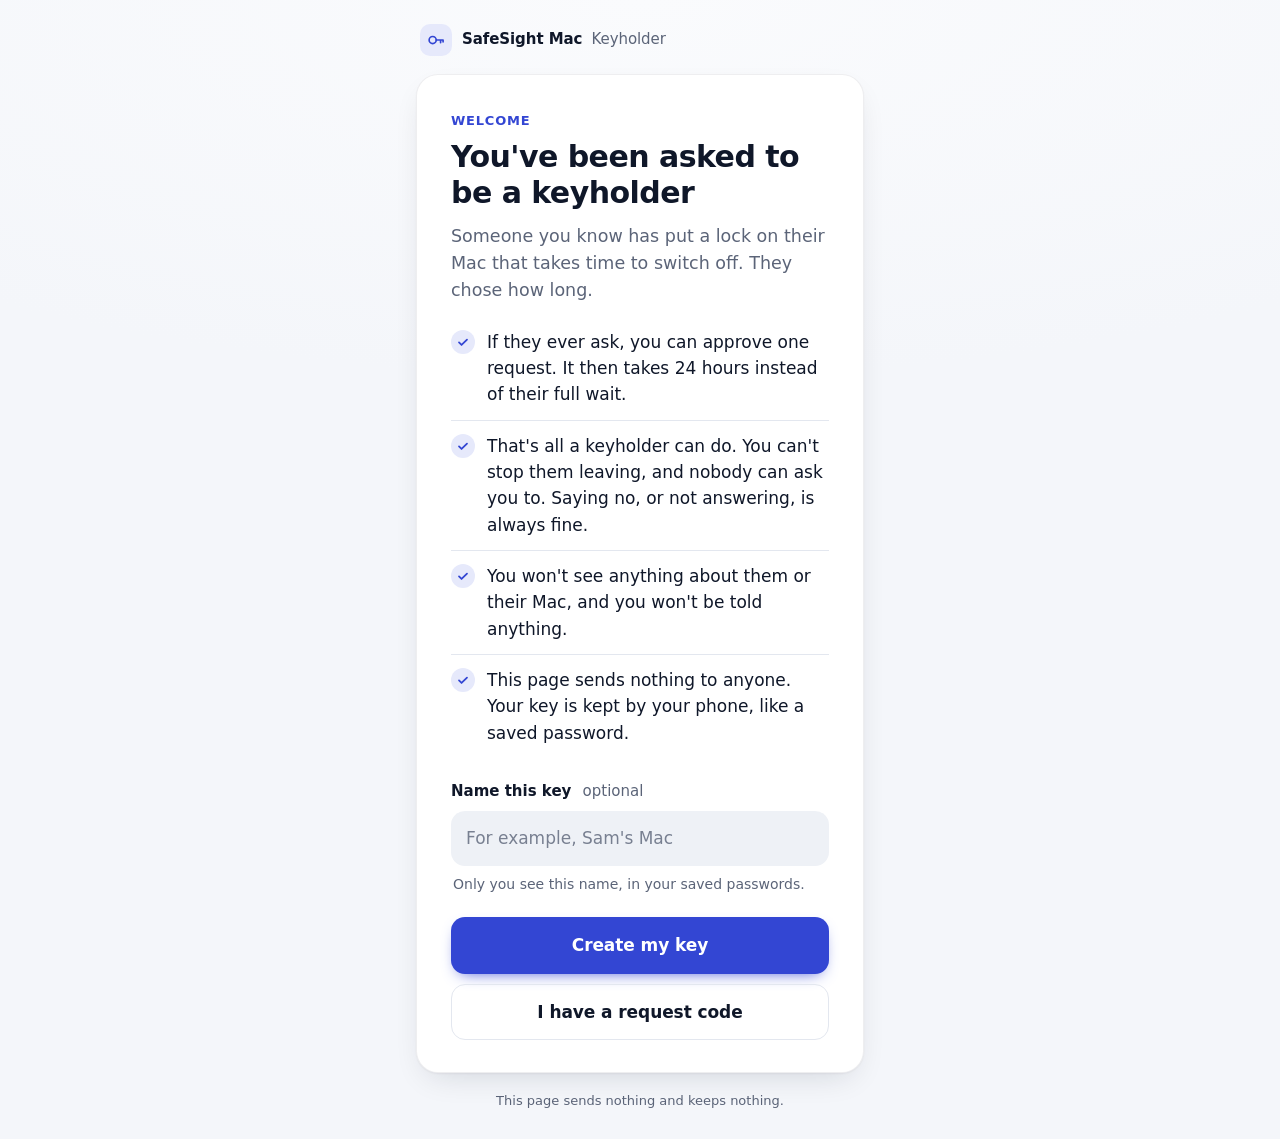
==== commit 0ac8c16b: "Give the keyholder page its own colours Co-Authored-By: Claude Opus 5.5 <noreply@anthropic.com> Sign" ====
--- a/keyholder/index.html
+++ b/keyholder/index.html
@@ -3,7 +3,7 @@
 <html lang="en">
 <head>
 <meta charset="utf-8">
-<meta http-equiv="Content-Security-Policy" content="default-src 'none'; script-src 'sha256-FQWKMMtXVjwEb0Oc0fho1evAoZF1s62zq4eaQACyOYQ=' 'sha256-ARIcjR84fOhDPu2ozuCP64PDu6+nD0VA5ERnxbMLlso='; style-src 'sha256-GmHpd4jAoxurl42aJYBtZPvInLBf9qQc9mBt78468hM='; img-src data:; connect-src 'none'; base-uri 'none'; form-action 'none'; require-trusted-types-for 'script'; trusted-types 'none'">
+<meta http-equiv="Content-Security-Policy" content="default-src 'none'; script-src 'sha256-owFsidZNIcccO3QhKqvrndFBXG9cm0fjNEbIr5beVQ0=' 'sha256-MNYW13wbMJHsBYJODNuPssagKHNoZN00z5nXuqgi1wc='; style-src 'sha256-NbEdGlsba/YptQZxRNMchVLb0A1Ti2hxeeAGCBpFgbM='; img-src data:; connect-src 'none'; base-uri 'none'; form-action 'none'; require-trusted-types-for 'script'; trusted-types 'none'">
 <meta name="referrer" content="no-referrer">
 <meta name="viewport" content="width=device-width, initial-scale=1, viewport-fit=cover">
 <meta name="color-scheme" content="light dark">
@@ -14,20 +14,20 @@
 <style>/* SPDX-License-Identifier: Apache-2.0 */
 /* Calm, phone-first, one column. System fonts only; nothing is loaded from anywhere. */
 :root {
-  --bg: #f6f1ea;
-  --bg-glow: #fbf7f1;
-  --card: #fffdfa;
-  --card-edge: rgba(73, 52, 33, 0.08);
-  --shadow: 0 1px 2px rgba(73, 52, 33, 0.05), 0 12px 32px -12px rgba(73, 52, 33, 0.18);
-  --text: #26211c;
-  --muted: #6c635a;
-  --line: #e4dcd1;
-  --soft: #f4ede4;
-  --accent: #b4491f;
-  --accent-press: #9c3d18;
+  --bg: #f4f6fa;
+  --bg-glow: #fafbfd;
+  --card: #ffffff;
+  --card-edge: rgba(15,23,41,0.07);
+  --shadow: 0 1px 2px rgba(15,23,41,0.05), 0 12px 32px -12px rgba(15,23,41,0.16);
+  --text: #0f1729;
+  --muted: #5b6478;
+  --line: #e3e7ef;
+  --soft: #eef1f6;
+  --accent: #3346d3;
+  --accent-press: #2a3bb5;
   --accent-text: #ffffff;
-  --accent-soft: #f8e6dc;
-  --tick: #b4491f;
+  --accent-soft: #e6e9fb;
+  --tick: #3346d3;
   --error: #a3261b;
   --error-soft: #fbe9e6;
   --radius: 22px;
@@ -36,20 +36,20 @@
 }
 @media (prefers-color-scheme: dark) {
   :root {
-    --bg: #151311;
-    --bg-glow: #1c1916;
-    --card: #1f1c19;
-    --card-edge: rgba(255, 240, 225, 0.07);
-    --shadow: 0 1px 2px rgba(0, 0, 0, 0.3), 0 16px 40px -16px rgba(0, 0, 0, 0.6);
-    --text: #f3eee8;
-    --muted: #b3aaa0;
-    --line: #3a342e;
-    --soft: #27231f;
-    --accent: #f0915f;
-    --accent-press: #e07d4a;
-    --accent-text: #1a0f0a;
-    --accent-soft: #3a2519;
-    --tick: #f0915f;
+    --bg: #0a0f1d;
+    --bg-glow: #111a30;
+    --card: #111827;
+    --card-edge: rgba(180,200,255,0.08);
+    --shadow: 0 1px 2px rgba(0,0,0,0.35), 0 16px 40px -16px rgba(0,0,0,0.7);
+    --text: #eef1f8;
+    --muted: #9aa4ba;
+    --line: #253049;
+    --soft: #18213a;
+    --accent: #8c9bff;
+    --accent-press: #7686f5;
+    --accent-text: #0a0f1d;
+    --accent-soft: #1d2650;
+    --tick: #8c9bff;
     --error: #ff9b8c;
     --error-soft: #3a1d19;
   }
@@ -674,7 +674,7 @@
     const s = bytesOf(spki, 'public key');
     if (s.length !== SPKI_P256_HEAD.length + 65) fail('passkey', 'public key is not P-256');
     for (let i = 0; i < SPKI_P256_HEAD.length; i++) if (s[i] !== SPKI_P256_HEAD[i]) fail('passkey', 'public key is not P-256');
-    return checkPublicKey(s.slice(SPKI_P256_HEAD.length));
+    return passkeyKey(s.slice(SPKI_P256_HEAD.length));
   }
 
   // ---------------------------------------------------------------------------------------------
@@ -779,7 +779,16 @@
     const x = cose.get(-2);
     const y = cose.get(-3);
     if (!(x instanceof Uint8Array) || !(y instanceof Uint8Array) || x.length !== 32 || y.length !== 32) fail('passkey', 'public key coordinates');
-    return checkPublicKey(concat([new Uint8Array([0x04]), x, y]));
+    return passkeyKey(concat([new Uint8Array([0x04]), x, y]));
+  }
+
+  // A key that came from the passkey: a fault in it is the phone's, reported as such.
+  function passkeyKey(raw) {
+    try {
+      return checkPublicKey(raw);
+    } catch (e) {
+      return fail('passkey', e.detail || e.message);
+    }
   }
 
   // ---------------------------------------------------------------------------------------------
@@ -1641,8 +1650,8 @@
       stop("This isn't the keyholder page's address", 'Keys for SafeSight Mac can only be made and used on the keyholder page itself.');
       return;
     }
-    const supported = window.isSecureContext && typeof window.PublicKeyCredential === 'function' &&
-      navigator.credentials && typeof navigator.credentials.create === 'function';
+    const supported = Boolean(window.isSecureContext && window.PublicKeyCredential &&
+      navigator.credentials && navigator.credentials.create && navigator.credentials.get);
     if (!supported) {
       stop("This browser can't make passkeys", "Try your phone's main browser, such as Safari on an iPhone or Chrome on Android. The phone also needs a screen lock: a passcode, face or fingerprint.");
       return;
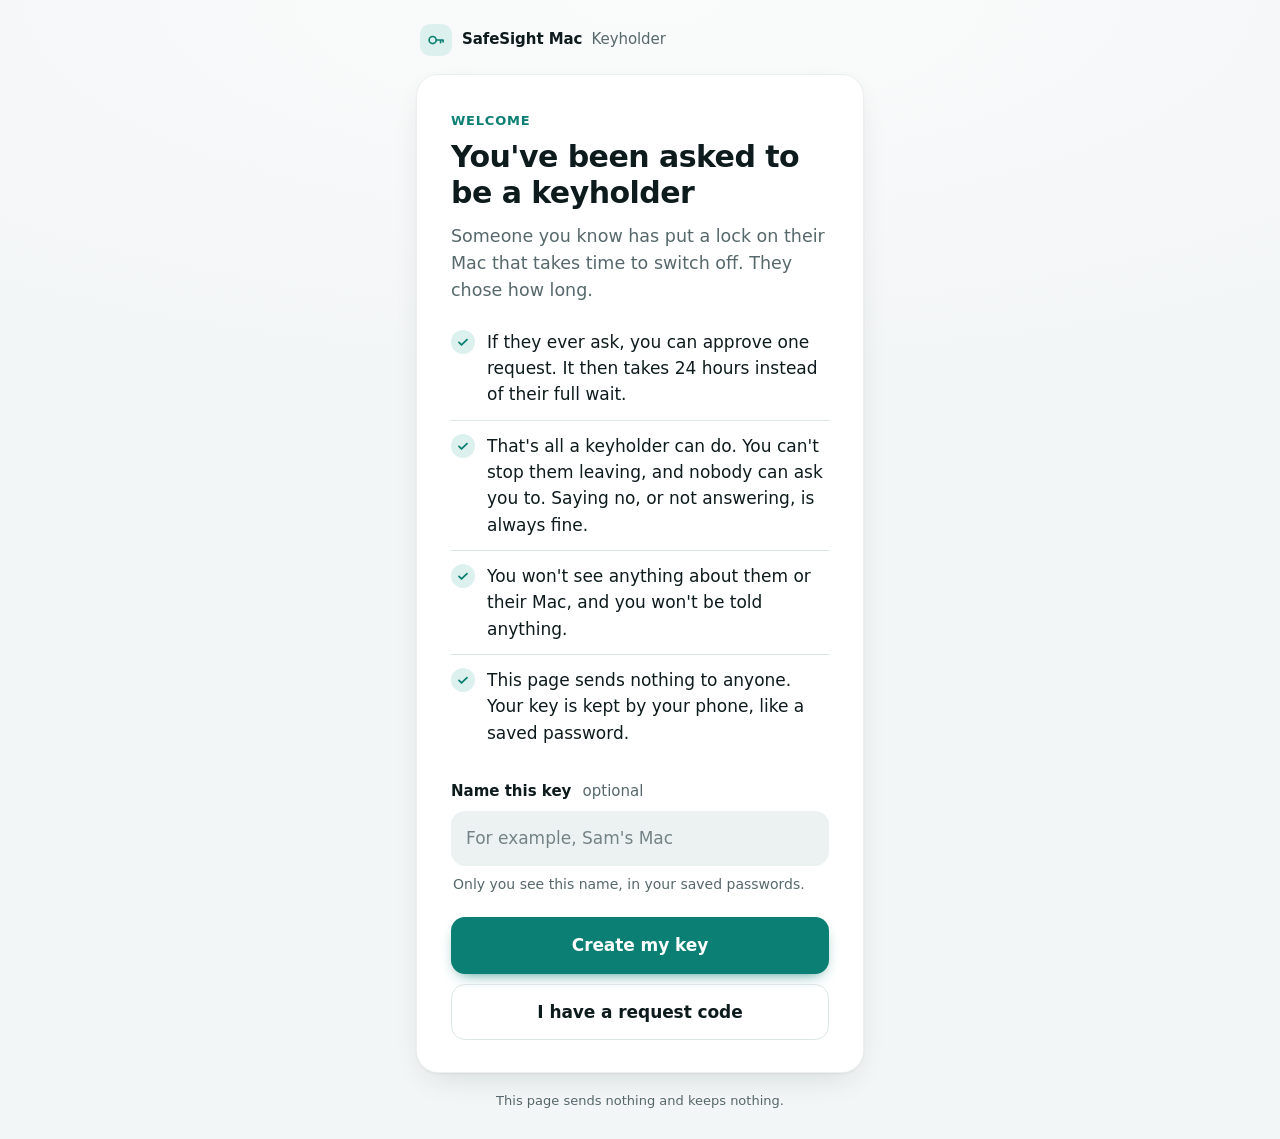
==== commit 32790ac9: "Use the Lumen colours on the keyholder page Co-Authored-By: Claude Opus 5.5 <noreply@anthropic.com> " ====
--- a/keyholder/index.html
+++ b/keyholder/index.html
@@ -3,7 +3,7 @@
 <html lang="en">
 <head>
 <meta charset="utf-8">
-<meta http-equiv="Content-Security-Policy" content="default-src 'none'; script-src 'sha256-owFsidZNIcccO3QhKqvrndFBXG9cm0fjNEbIr5beVQ0=' 'sha256-MNYW13wbMJHsBYJODNuPssagKHNoZN00z5nXuqgi1wc='; style-src 'sha256-NbEdGlsba/YptQZxRNMchVLb0A1Ti2hxeeAGCBpFgbM='; img-src data:; connect-src 'none'; base-uri 'none'; form-action 'none'; require-trusted-types-for 'script'; trusted-types 'none'">
+<meta http-equiv="Content-Security-Policy" content="default-src 'none'; script-src 'sha256-owFsidZNIcccO3QhKqvrndFBXG9cm0fjNEbIr5beVQ0=' 'sha256-MNYW13wbMJHsBYJODNuPssagKHNoZN00z5nXuqgi1wc='; style-src 'sha256-PI3YSne3embZZYqmjY3FH9v0d8bFr8JuD8Gga8MpPno='; img-src data:; connect-src 'none'; base-uri 'none'; form-action 'none'; require-trusted-types-for 'script'; trusted-types 'none'">
 <meta name="referrer" content="no-referrer">
 <meta name="viewport" content="width=device-width, initial-scale=1, viewport-fit=cover">
 <meta name="color-scheme" content="light dark">
@@ -14,20 +14,20 @@
 <style>/* SPDX-License-Identifier: Apache-2.0 */
 /* Calm, phone-first, one column. System fonts only; nothing is loaded from anywhere. */
 :root {
-  --bg: #f4f6fa;
-  --bg-glow: #fafbfd;
+  --bg: #f3f6f6;
+  --bg-glow: #fafcfc;
   --card: #ffffff;
-  --card-edge: rgba(15,23,41,0.07);
-  --shadow: 0 1px 2px rgba(15,23,41,0.05), 0 12px 32px -12px rgba(15,23,41,0.16);
-  --text: #0f1729;
-  --muted: #5b6478;
-  --line: #e3e7ef;
-  --soft: #eef1f6;
-  --accent: #3346d3;
-  --accent-press: #2a3bb5;
+  --card-edge: rgba(10,40,40,0.07);
+  --shadow: 0 1px 2px rgba(10,40,40,0.05), 0 12px 32px -12px rgba(10,40,40,0.16);
+  --text: #0e1b1d;
+  --muted: #56686b;
+  --line: #dde6e6;
+  --soft: #ecf2f2;
+  --accent: #0b7f73;
+  --accent-press: #086a60;
   --accent-text: #ffffff;
-  --accent-soft: #e6e9fb;
-  --tick: #3346d3;
+  --accent-soft: #dcf1ee;
+  --tick: #0b7f73;
   --error: #a3261b;
   --error-soft: #fbe9e6;
   --radius: 22px;
@@ -36,20 +36,20 @@
 }
 @media (prefers-color-scheme: dark) {
   :root {
-    --bg: #0a0f1d;
-    --bg-glow: #111a30;
-    --card: #111827;
-    --card-edge: rgba(180,200,255,0.08);
+    --bg: #0b1112;
+    --bg-glow: #102022;
+    --card: #121a1c;
+    --card-edge: rgba(160,255,240,0.07);
     --shadow: 0 1px 2px rgba(0,0,0,0.35), 0 16px 40px -16px rgba(0,0,0,0.7);
-    --text: #eef1f8;
-    --muted: #9aa4ba;
-    --line: #253049;
-    --soft: #18213a;
-    --accent: #8c9bff;
-    --accent-press: #7686f5;
-    --accent-text: #0a0f1d;
-    --accent-soft: #1d2650;
-    --tick: #8c9bff;
+    --text: #ecf4f3;
+    --muted: #97aaa8;
+    --line: #22322f;
+    --soft: #16231f;
+    --accent: #4fd8c4;
+    --accent-press: #3cc6b2;
+    --accent-text: #06201c;
+    --accent-soft: #123430;
+    --tick: #4fd8c4;
     --error: #ff9b8c;
     --error-soft: #3a1d19;
   }
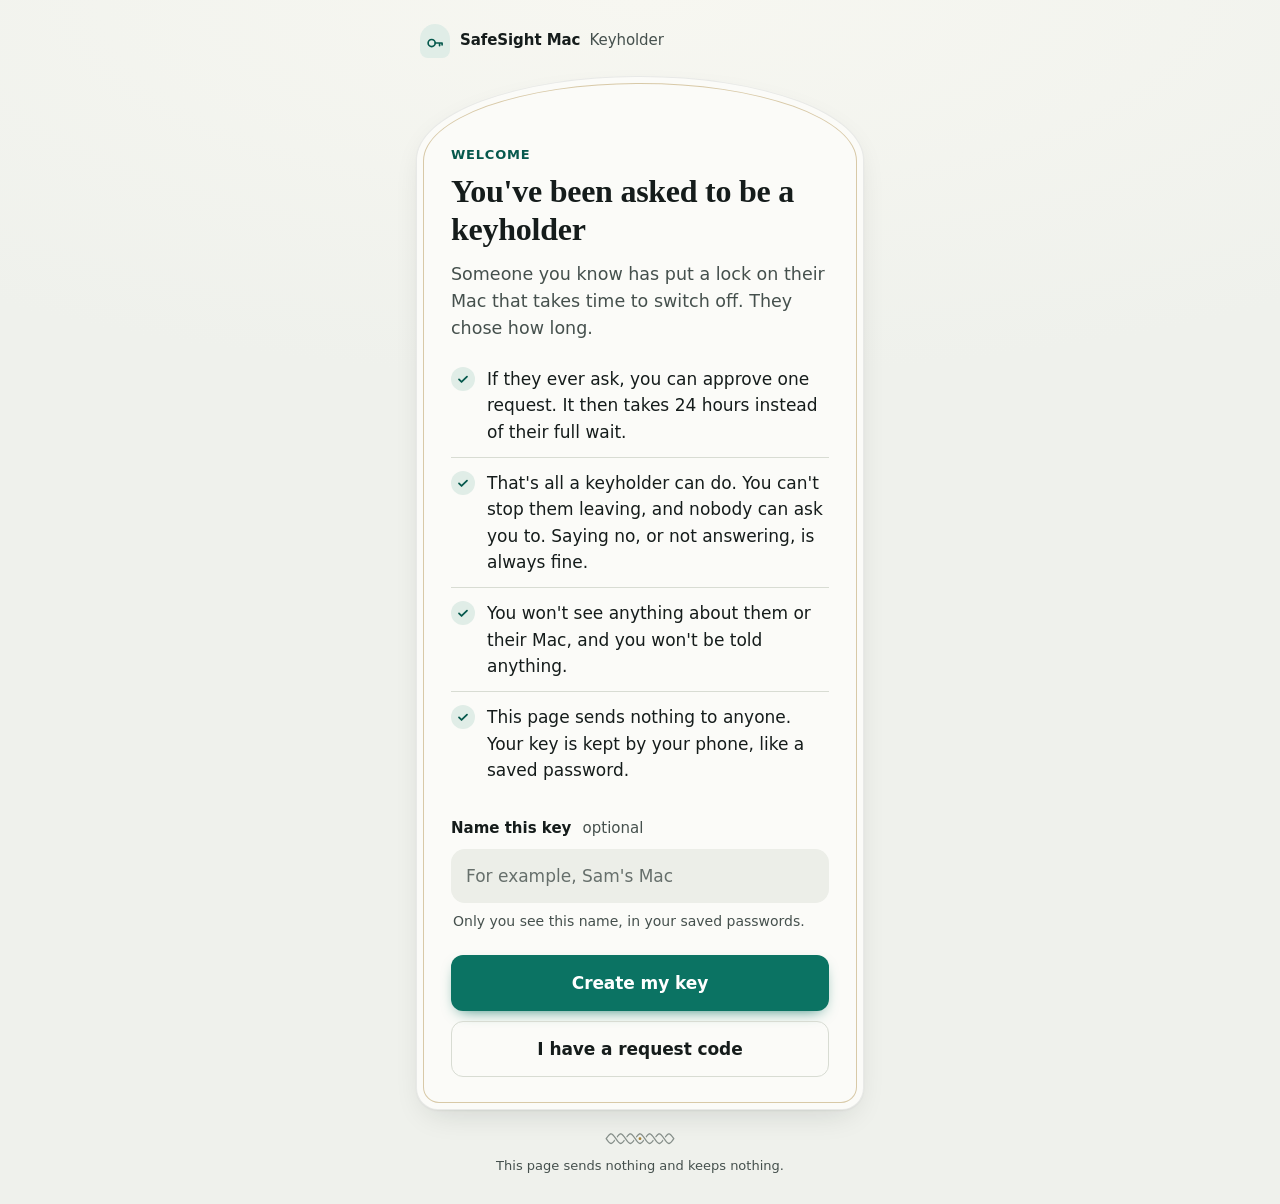
==== commit b1b9a8eb: "Try the desert design study on the keyholder page Co-Authored-By: Claude Opus 5.5 <noreply@anthropic" ====
--- a/keyholder/index.html
+++ b/keyholder/index.html
@@ -3,55 +3,67 @@
 <html lang="en">
 <head>
 <meta charset="utf-8">
-<meta http-equiv="Content-Security-Policy" content="default-src 'none'; script-src 'sha256-owFsidZNIcccO3QhKqvrndFBXG9cm0fjNEbIr5beVQ0=' 'sha256-MNYW13wbMJHsBYJODNuPssagKHNoZN00z5nXuqgi1wc='; style-src 'sha256-PI3YSne3embZZYqmjY3FH9v0d8bFr8JuD8Gga8MpPno='; img-src data:; connect-src 'none'; base-uri 'none'; form-action 'none'; require-trusted-types-for 'script'; trusted-types 'none'">
+<meta http-equiv="Content-Security-Policy" content="default-src 'none'; script-src 'sha256-owFsidZNIcccO3QhKqvrndFBXG9cm0fjNEbIr5beVQ0=' 'sha256-MNYW13wbMJHsBYJODNuPssagKHNoZN00z5nXuqgi1wc='; style-src 'sha256-MZ5mmCQ9MzRQTTm9YLu5roo4V72SD8J5uiuYkPDcbZQ='; img-src data:; connect-src 'none'; base-uri 'none'; form-action 'none'; require-trusted-types-for 'script'; trusted-types 'none'">
 <meta name="referrer" content="no-referrer">
 <meta name="viewport" content="width=device-width, initial-scale=1, viewport-fit=cover">
 <meta name="color-scheme" content="light dark">
-<meta name="theme-color" content="#f6f1ea" media="(prefers-color-scheme: light)">
-<meta name="theme-color" content="#151311" media="(prefers-color-scheme: dark)">
+<meta name="theme-color" content="#eff1ec" media="(prefers-color-scheme: light)">
+<meta name="theme-color" content="#0c1222" media="(prefers-color-scheme: dark)">
 <link rel="icon" href="data:,">
 <title>SafeSight Mac keyholder</title>
 <style>/* SPDX-License-Identifier: Apache-2.0 */
-/* Calm, phone-first, one column. System fonts only; nothing is loaded from anywhere. */
+/* Calm, phone-first, one column. System fonts only; nothing is loaded from anywhere.
+   Desert study: lime plaster, lamp-black and malachite, gold leaf only as a hairline.
+   The card is an arched niche; headings use the system serif. See DESIGN-desert.md on the website branch. */
 :root {
-  --bg: #f3f6f6;
-  --bg-glow: #fafcfc;
-  --card: #ffffff;
-  --card-edge: rgba(10,40,40,0.07);
-  --shadow: 0 1px 2px rgba(10,40,40,0.05), 0 12px 32px -12px rgba(10,40,40,0.16);
-  --text: #0e1b1d;
-  --muted: #56686b;
-  --line: #dde6e6;
-  --soft: #ecf2f2;
-  --accent: #0b7f73;
-  --accent-press: #086a60;
+  --bg: #eff1ec;
+  --bg-glow: #f7f7f1;
+  --card: #fbfbf8;
+  --card-edge: rgba(21,28,27,0.08);
+  --shadow: 0 1px 2px rgba(21,28,27,0.05), 0 12px 32px -12px rgba(21,28,27,0.16);
+  --text: #151c1b;
+  --muted: #45504d;
+  --line: #d8dcd3;
+  --soft: #eceee8;
+  --accent: #0b7363;
+  --accent-press: #085e51;
   --accent-text: #ffffff;
-  --accent-soft: #dcf1ee;
-  --tick: #0b7f73;
+  --accent-soft: #e0ede7;
+  --accent-ink: #06594d;
+  --tick: #06594d;
+  --gold-line: rgba(166,131,56,0.42);
+  --gold: #a68338;
+  --knot: #87908b;
   --error: #a3261b;
-  --error-soft: #fbe9e6;
+  --error-soft: #f9e7e3;
   --radius: 22px;
+  --arch: 56px;
+  --serif: ui-serif, "New York", "Iowan Old Style", Georgia, serif;
   --ease: cubic-bezier(0.2, 0.7, 0.2, 1);
   color-scheme: light dark;
 }
 @media (prefers-color-scheme: dark) {
   :root {
-    --bg: #0b1112;
-    --bg-glow: #102022;
-    --card: #121a1c;
-    --card-edge: rgba(160,255,240,0.07);
+    --bg: #0c1222;
+    --bg-glow: #151d34;
+    --card: #131a2d;
+    --card-edge: rgba(190,205,255,0.07);
     --shadow: 0 1px 2px rgba(0,0,0,0.35), 0 16px 40px -16px rgba(0,0,0,0.7);
-    --text: #ecf4f3;
-    --muted: #97aaa8;
-    --line: #22322f;
-    --soft: #16231f;
-    --accent: #4fd8c4;
-    --accent-press: #3cc6b2;
-    --accent-text: #06201c;
-    --accent-soft: #123430;
-    --tick: #4fd8c4;
+    --text: #eceee6;
+    --muted: #a9b1bf;
+    --line: #252e46;
+    --soft: #182035;
+    --accent: #5cd3bc;
+    --accent-press: #49c2aa;
+    --accent-text: #071d19;
+    --accent-soft: #13303a;
+    --accent-ink: #6fd9c4;
+    --tick: #6fd9c4;
+    --gold-line: rgba(201,169,97,0.30);
+    --gold: #c9a961;
+    --knot: #6d7791;
     --error: #ff9b8c;
-    --error-soft: #3a1d19;
+    --error-soft: #3a1d22;
   }
 }
 
@@ -80,20 +92,27 @@
 .brand { display: flex; align-items: center; gap: 10px; margin: 4px 4px 18px; color: var(--muted); font-size: 15px; }
 .brand-mark {
   display: inline-grid; place-items: center;
-  width: 32px; height: 32px; border-radius: 10px;
-  background: var(--accent-soft); color: var(--accent);
+  width: 30px; height: 34px; border-radius: 15px 15px 8px 8px; padding-top: 3px;
+  background: var(--accent-soft); color: var(--accent-ink);
 }
 .brand-mark svg { width: 20px; height: 20px; fill: none; stroke: currentColor; stroke-width: 2; stroke-linecap: round; }
 .brand-name { font-weight: 600; color: var(--text); letter-spacing: -0.005em; }
 .brand-role { font-weight: 500; color: var(--muted); margin-left: 4px; }
 
+/* The card is a niche: an arched top, and a gold hairline just inside its edge */
 .card {
+  position: relative;
   background: var(--card);
   border: 1px solid var(--card-edge);
-  border-radius: var(--radius);
+  border-radius: 50% 50% var(--radius) var(--radius) / var(--arch) var(--arch) var(--radius) var(--radius);
   box-shadow: var(--shadow);
-  padding: 28px 22px 24px;
+  padding: calc(var(--arch) * 0.5 + 24px) 22px 24px;
   animation: enter 280ms var(--ease) both;
+}
+.card::before {
+  content: ""; position: absolute; inset: 6px; pointer-events: none;
+  border: 1px solid var(--gold-line);
+  border-radius: 50% 50% 16px 16px / calc(var(--arch) - 6px) calc(var(--arch) - 6px) 16px 16px;
 }
 @keyframes enter {
   from { opacity: 0; transform: translateY(8px) scale(0.995); }
@@ -103,15 +122,15 @@
 .eyebrow {
   margin: 0 0 8px;
   font-size: 13px; font-weight: 600; letter-spacing: 0.06em; text-transform: uppercase;
-  color: var(--accent);
+  color: var(--accent-ink);
 }
-h1 { font-size: 27px; line-height: 1.2; letter-spacing: -0.018em; font-weight: 700; margin: 0 0 12px; }
+h1 { font-family: var(--serif); font-size: 29px; line-height: 1.18; letter-spacing: -0.008em; font-weight: 600; margin: 0 0 12px; }
 h1:focus { outline: none; }
 p { margin: 0 0 14px; }
 .lead { color: var(--muted); font-size: 17.5px; }
 .lead strong { color: var(--text); }
 .quiet, .hint { color: var(--muted); }
-.ask { font-size: 20px; line-height: 1.4; font-weight: 600; letter-spacing: -0.01em; margin-bottom: 16px; }
+.ask { font-family: var(--serif); font-size: 21px; line-height: 1.4; font-weight: 500; letter-spacing: -0.004em; margin-bottom: 16px; }
 
 .facts { list-style: none; margin: 20px 0 6px; padding: 0; }
 .facts li { display: flex; gap: 12px; align-items: flex-start; padding: 12px 0; border-top: 1px solid var(--line); }
@@ -152,7 +171,7 @@
   -webkit-appearance: none; appearance: none;
   width: 100%; min-height: 52px; padding: 14px 20px;
   font: inherit; font-weight: 600; letter-spacing: -0.005em;
-  border-radius: 14px; border: 1px solid transparent;
+  border-radius: 12px; border: 1px solid transparent;
   cursor: pointer;
   -webkit-tap-highlight-color: transparent;
   transition: transform 120ms var(--ease), background-color 160ms var(--ease), border-color 160ms var(--ease), opacity 160ms var(--ease);
@@ -162,7 +181,7 @@
 button.primary { background: var(--accent); color: var(--accent-text); box-shadow: 0 6px 16px -8px var(--accent); }
 button.primary:active { background: var(--accent-press); }
 button.secondary { background: transparent; color: var(--text); border-color: var(--line); }
-button.ghost { width: auto; min-height: 40px; padding: 8px 14px; font-size: 15px; background: var(--card); color: var(--accent); border-color: var(--line); }
+button.ghost { width: auto; min-height: 40px; padding: 8px 14px; font-size: 15px; background: var(--card); color: var(--accent-ink); border-color: var(--line); }
 button:disabled { opacity: 0.5; cursor: default; transform: none; }
 
 .qr {
@@ -183,10 +202,16 @@
 }
 
 .foot { margin: 18px 4px 0; text-align: center; font-size: 13px; color: var(--muted); }
+/* A two-strand braid from Coptic textile borders: the page's one ornament */
+.knot { display: block; width: 70px; height: 13.3px; margin: 4px auto 10px; overflow: visible; }
+.k-s { fill: none; stroke: var(--knot); stroke-width: 1.1; stroke-linecap: round; }
+.k-case { fill: none; stroke: var(--bg); stroke-width: 3; }
+.k-dot { fill: var(--gold); }
 
 @media (min-width: 560px) {
-  .card { padding: 36px 34px 30px; }
-  h1 { font-size: 30px; }
+  :root { --arch: 84px; }
+  .card { padding: calc(var(--arch) * 0.5 + 26px) 34px 30px; }
+  h1 { font-size: 32px; }
 }
 @media (prefers-reduced-motion: reduce) {
   .card { animation: none; }
@@ -315,7 +340,7 @@
   <p id="stopped-text" class="lead"></p>
 </section>
 
-<footer class="foot">This page sends nothing and keeps nothing.</footer>
+<footer class="foot"><svg class="knot" viewBox="-1 0 58 11" aria-hidden="true" focusable="false"><path class="k-s" d="M0 5.5C1.304 3.451 2.552 1.5 4 1.5M0 5.5C1.304 7.549 2.552 9.5 4 9.5M4 9.5C5.448 9.5 6.696 7.549 8 5.5C9.305 3.451 10.552 1.5 12 1.5M12 9.5C13.448 9.5 14.695 7.549 16 5.5C17.305 3.451 18.552 1.5 20 1.5M20 9.5C21.448 9.5 22.695 7.549 24 5.5C25.305 3.451 26.552 1.5 28 1.5M28 9.5C29.448 9.5 30.695 7.549 32 5.5C33.304 3.451 34.552 1.5 36 1.5M36 9.5C37.448 9.5 38.696 7.549 40 5.5C41.304 3.451 42.552 1.5 44 1.5M44 9.5C45.448 9.5 46.696 7.549 48 5.5C49.304 3.451 50.552 1.5 52 1.5M52 1.5C53.448 1.5 54.696 3.451 56 5.5M52 9.5C53.448 9.5 54.696 7.549 56 5.5"/><path class="k-case" d="M4 1.5C5.448 1.5 6.696 3.451 8 5.5C9.305 7.549 10.552 9.5 12 9.5M12 1.5C13.448 1.5 14.695 3.451 16 5.5C17.305 7.549 18.552 9.5 20 9.5M20 1.5C21.448 1.5 22.695 3.451 24 5.5C25.305 7.549 26.552 9.5 28 9.5M28 1.5C29.448 1.5 30.695 3.451 32 5.5C33.304 7.549 34.552 9.5 36 9.5M36 1.5C37.448 1.5 38.696 3.451 40 5.5C41.304 7.549 42.552 9.5 44 9.5M44 1.5C45.448 1.5 46.696 3.451 48 5.5C49.304 7.549 50.552 9.5 52 9.5"/><path class="k-s" d="M4 1.5C5.448 1.5 6.696 3.451 8 5.5C9.305 7.549 10.552 9.5 12 9.5M12 1.5C13.448 1.5 14.695 3.451 16 5.5C17.305 7.549 18.552 9.5 20 9.5M20 1.5C21.448 1.5 22.695 3.451 24 5.5C25.305 7.549 26.552 9.5 28 9.5M28 1.5C29.448 1.5 30.695 3.451 32 5.5C33.304 7.549 34.552 9.5 36 9.5M36 1.5C37.448 1.5 38.696 3.451 40 5.5C41.304 7.549 42.552 9.5 44 9.5M44 1.5C45.448 1.5 46.696 3.451 48 5.5C49.304 7.549 50.552 9.5 52 9.5"/><circle class="k-dot" cx="28" cy="5.5" r="1.15"/></svg>This page sends nothing and keeps nothing.</footer>
 
 </main>
 <script>// SPDX-License-Identifier: Apache-2.0
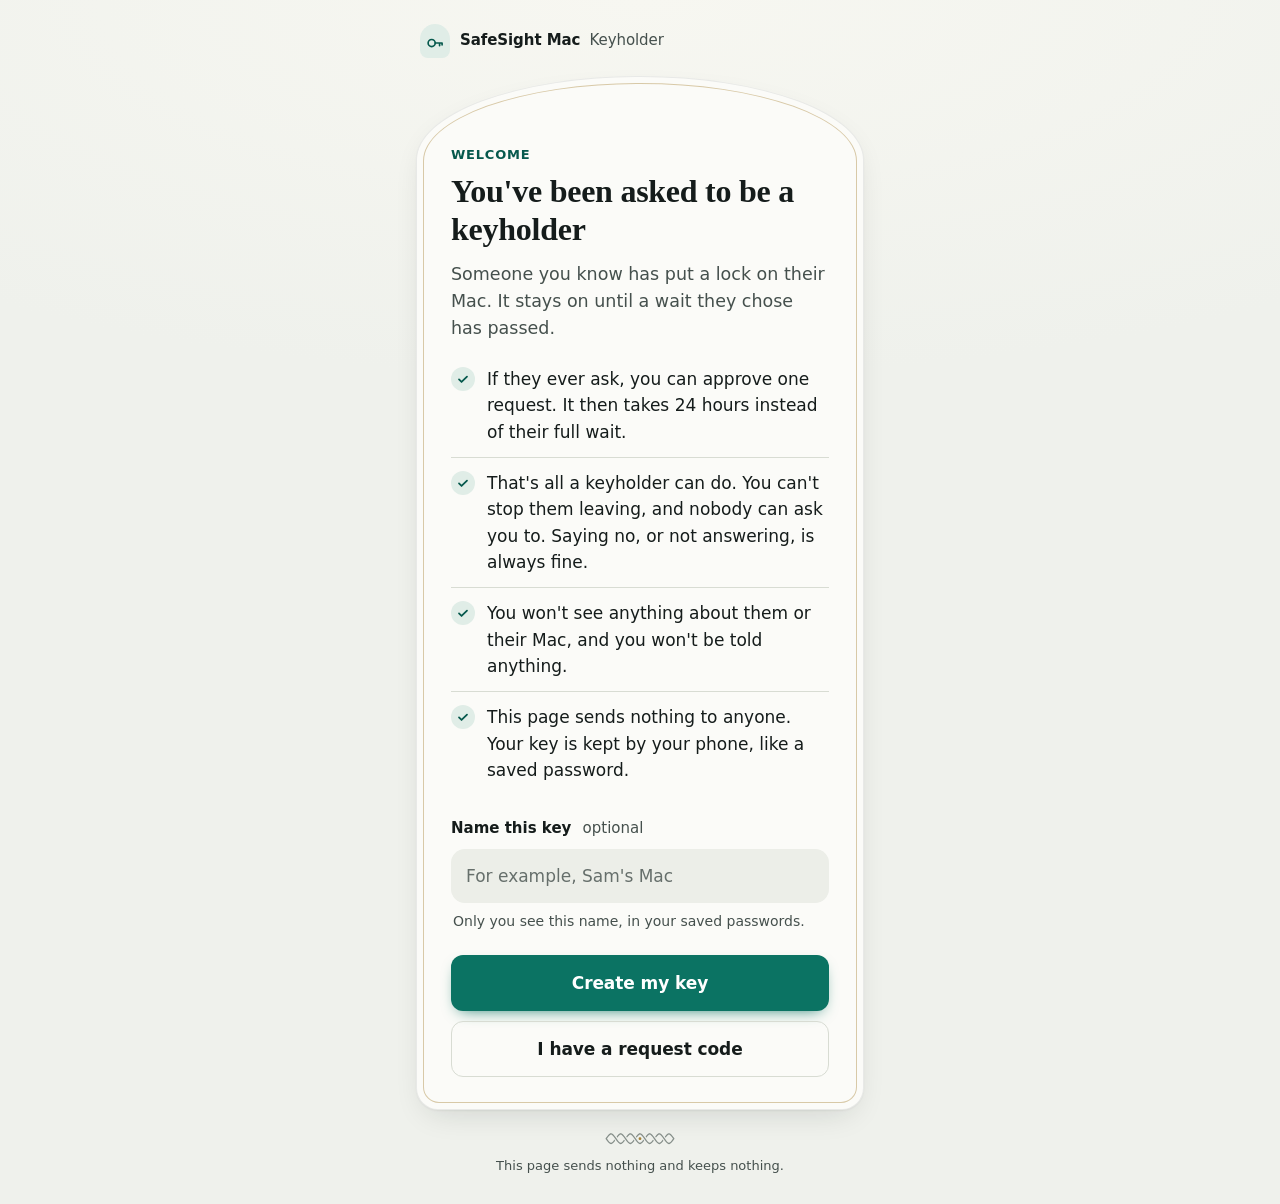
==== commit f2c8909a: "Keyholder wording: the lock stays on Co-Authored-By: Claude Opus 5.5 <noreply@anthropic.com> Signed-" ====
--- a/keyholder/index.html
+++ b/keyholder/index.html
@@ -3,7 +3,7 @@
 <html lang="en">
 <head>
 <meta charset="utf-8">
-<meta http-equiv="Content-Security-Policy" content="default-src 'none'; script-src 'sha256-owFsidZNIcccO3QhKqvrndFBXG9cm0fjNEbIr5beVQ0=' 'sha256-MNYW13wbMJHsBYJODNuPssagKHNoZN00z5nXuqgi1wc='; style-src 'sha256-MZ5mmCQ9MzRQTTm9YLu5roo4V72SD8J5uiuYkPDcbZQ='; img-src data:; connect-src 'none'; base-uri 'none'; form-action 'none'; require-trusted-types-for 'script'; trusted-types 'none'">
+<meta http-equiv="Content-Security-Policy" content="default-src 'none'; script-src 'sha256-/jvVQtmAG0JpWbD+H6n13KewvIlwFRs6JLkbYrHlmJc=' 'sha256-MNYW13wbMJHsBYJODNuPssagKHNoZN00z5nXuqgi1wc='; style-src 'sha256-MZ5mmCQ9MzRQTTm9YLu5roo4V72SD8J5uiuYkPDcbZQ='; img-src data:; connect-src 'none'; base-uri 'none'; form-action 'none'; require-trusted-types-for 'script'; trusted-types 'none'">
 <meta name="referrer" content="no-referrer">
 <meta name="viewport" content="width=device-width, initial-scale=1, viewport-fit=cover">
 <meta name="color-scheme" content="light dark">
@@ -237,7 +237,7 @@
 <section id="screen-home" class="card">
   <p class="eyebrow">Welcome</p>
   <h1>You've been asked to be a keyholder</h1>
-  <p class="lead">Someone you know has put a lock on their Mac that takes time to switch off. They chose how long.</p>
+  <p class="lead">Someone you know has put a lock on their Mac. It stays on until a wait they chose has passed.</p>
   <ul class="facts">
     <li><span class="tick" aria-hidden="true"><svg viewBox="0 0 20 20"><path d="M5 10.5l3.2 3.2L15 7"/></svg></span><span>If they ever ask, you can approve one request. It then takes 24 hours instead of their full wait.</span></li>
     <li><span class="tick" aria-hidden="true"><svg viewBox="0 0 20 20"><path d="M5 10.5l3.2 3.2L15 7"/></svg></span><span>That's all a keyholder can do. You can't stop them leaving, and nobody can ask you to. Saying no, or not answering, is always fine.</span></li>
@@ -1052,7 +1052,7 @@
       case KIND.TEST:
         return 'This just checks that your key works with their Mac. Approving it changes nothing.';
       case KIND.EXIT:
-        return "They're asking to switch off the lock on their Mac.";
+        return "They've asked to leave. If you approve, their wait becomes 24 hours.";
       case KIND.LOWER_WAIT:
         return "They're asking to make their wait shorter.";
       case KIND.LOOSEN_SETTING:
